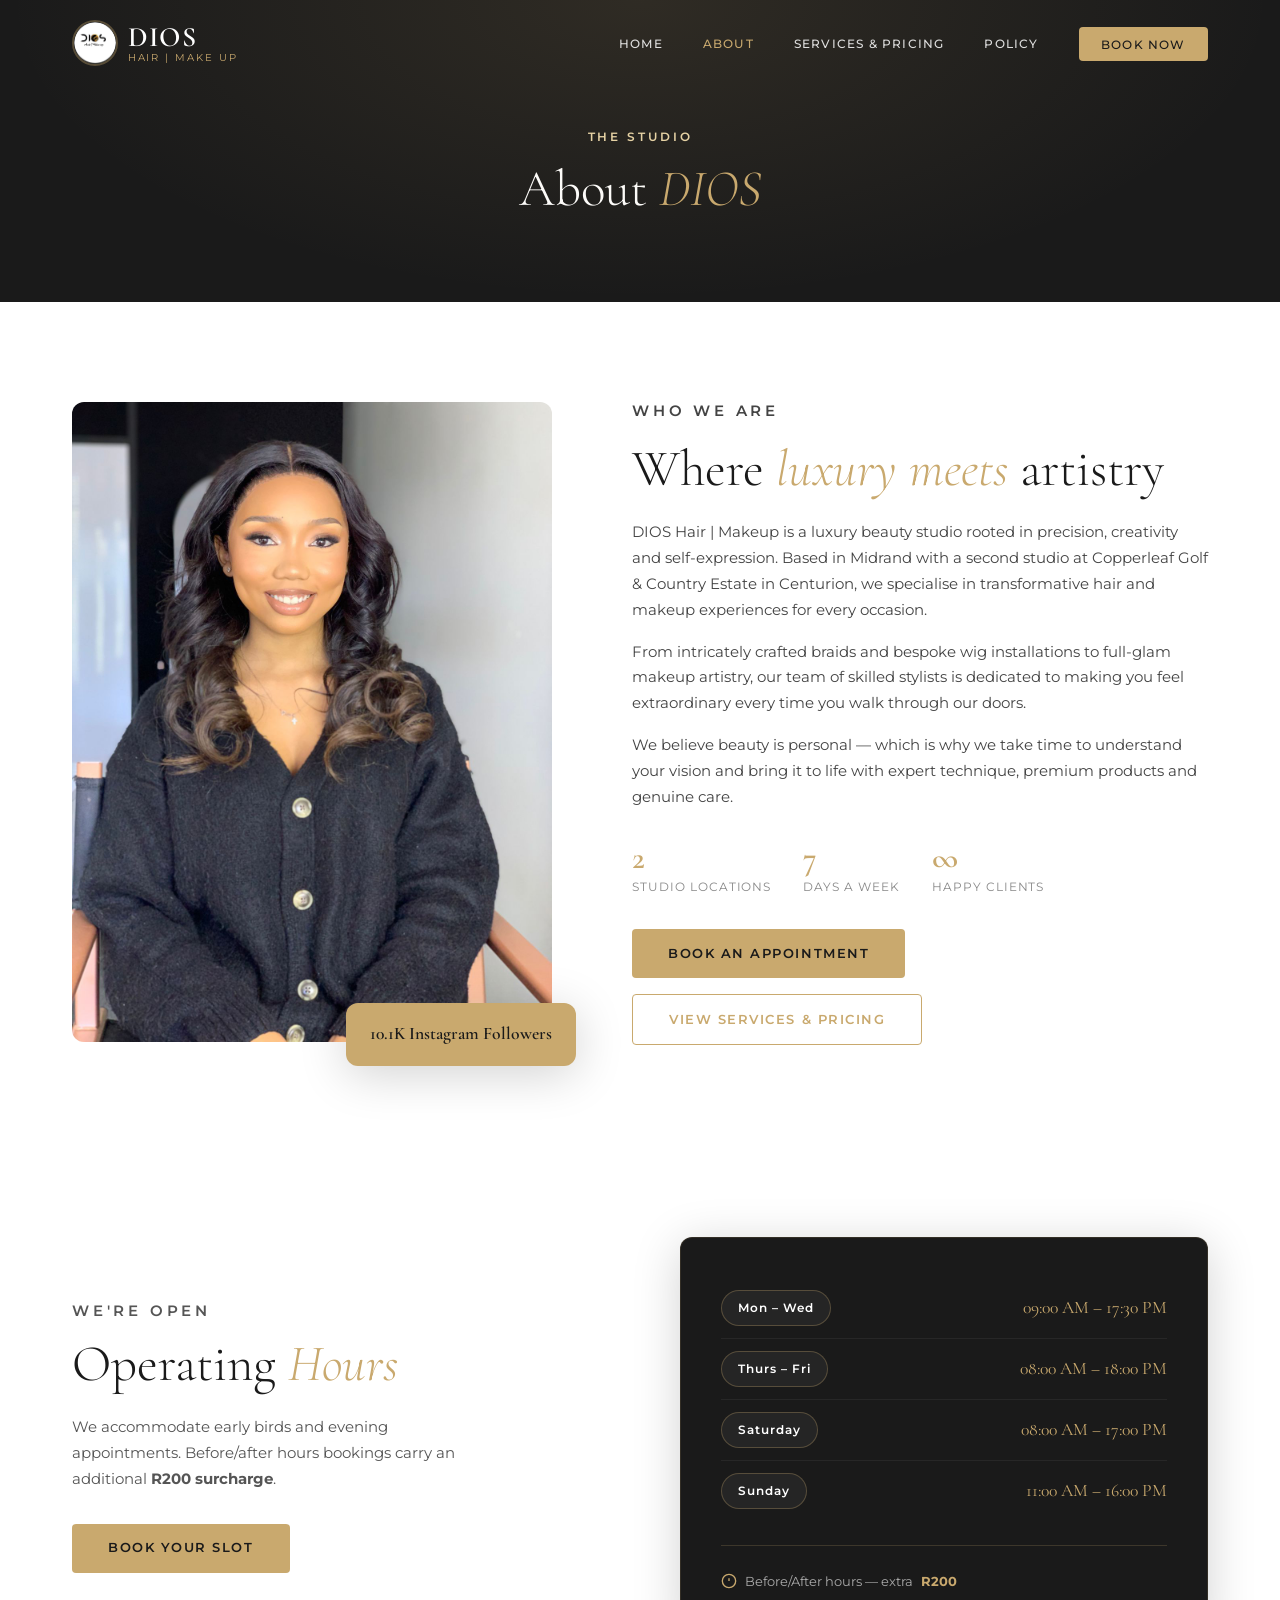
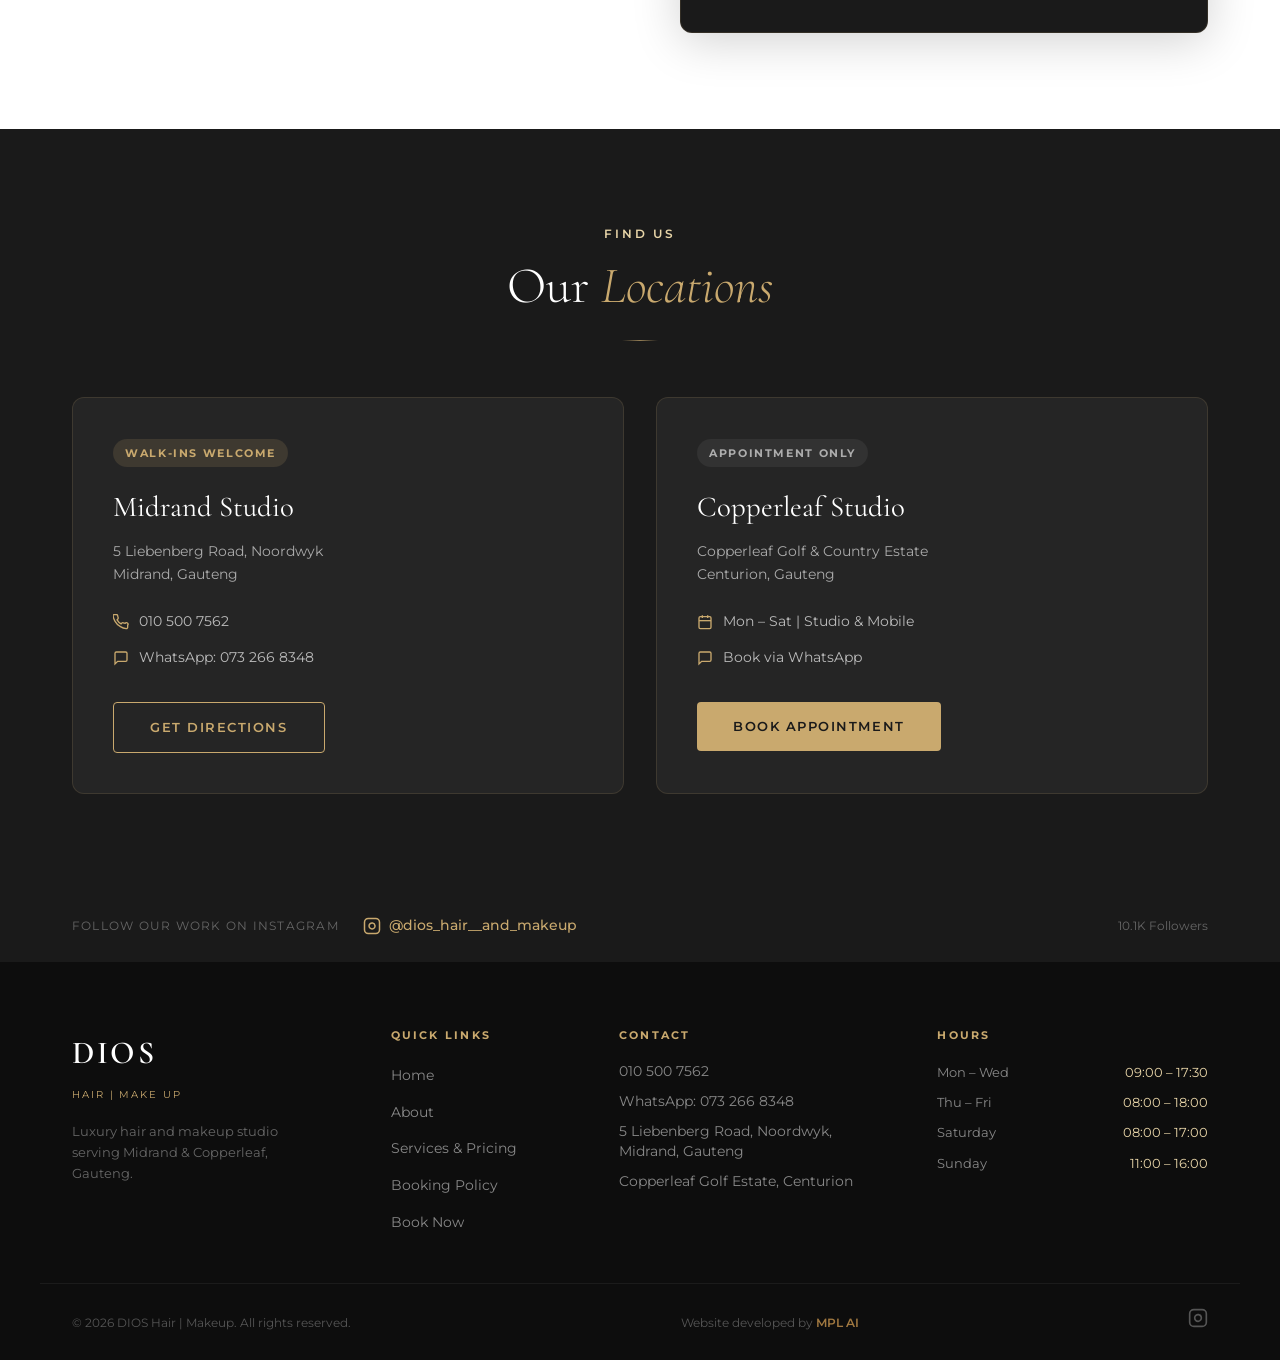
==== about.html @ c0a469b6 "Initial DIOS Hair & Makeup static website" ====
<!DOCTYPE html>
<html lang="en">
<head>
  <meta charset="UTF-8" />
  <meta name="viewport" content="width=device-width, initial-scale=1.0" />
  <meta name="description" content="About DIOS Hair & Makeup — luxury beauty studio in Midrand & Copperleaf, Gauteng. Our story, team and locations." />
  <title>About — DIOS Hair | Makeup</title>
  <link rel="preconnect" href="https://fonts.googleapis.com" />
  <link rel="preconnect" href="https://fonts.gstatic.com" crossorigin />
  <link href="https://fonts.googleapis.com/css2?family=Cormorant+Garamond:ital,wght@0,300;0,400;0,600;1,300;1,400&family=Montserrat:wght@300;400;500;600&display=swap" rel="stylesheet" />
  <link rel="stylesheet" href="css/style.css" />
</head>
<body>

  <!-- ======= NAVIGATION ======= -->
  <header class="site-header scrolled" id="header">
    <nav class="nav-container">
      <a href="index.html" class="nav-logo">
        <div class="nav-logo-img"><img src="images/logo.jpeg" alt="DIOS Hair Makeup logo" /></div>
        <div>
          <span class="logo-dios">DIOS</span>
          <span class="logo-sub">Hair | Make up</span>
        </div>
      </a>
      <button class="nav-toggle" id="navToggle" aria-label="Toggle menu">
        <span></span><span></span><span></span>
      </button>
      <ul class="nav-links" id="navLinks">
        <li><a href="index.html">Home</a></li>
        <li><a href="about.html" class="page-active">About</a></li>
        <li><a href="services.html">Services &amp; Pricing</a></li>
        <li><a href="policy.html">Policy</a></li>
        <li><a href="booking.html" class="nav-cta">Book Now</a></li>
      </ul>
    </nav>
  </header>

  <!-- ======= PAGE HEADER ======= -->
  <section class="page-hero section-dark" style="padding:8rem 0 4rem;text-align:center;">
    <p class="section-eyebrow light">The Studio</p>
    <h1 class="section-title light">About <em>DIOS</em></h1>
  </section>

  <!-- ======= ABOUT ======= -->
  <section class="about section" id="about">
    <div class="container about-grid">
      <div class="about-image-wrap">
        <img src="images/make-up/m2.jpeg" alt="DIOS Hair &amp; Makeup — glam artistry" class="about-img" />
        <div class="about-badge">
          <span class="badge-num">10.1K</span>
          <span class="badge-label">Instagram Followers</span>
        </div>
      </div>
      <div class="about-text">
        <p class="section-eyebrow">Who We Are</p>
        <h2 class="section-title">Where <em>luxury meets</em> artistry</h2>
        <p>DIOS Hair | Makeup is a luxury beauty studio rooted in precision, creativity and self-expression. Based in Midrand with a second studio at Copperleaf Golf &amp; Country Estate in Centurion, we specialise in transformative hair and makeup experiences for every occasion.</p>
        <p>From intricately crafted braids and bespoke wig installations to full-glam makeup artistry, our team of skilled stylists is dedicated to making you feel extraordinary every time you walk through our doors.</p>
        <p>We believe beauty is personal — which is why we take time to understand your vision and bring it to life with expert technique, premium products and genuine care.</p>
        <div class="about-stats">
          <div class="stat">
            <span class="stat-num">2</span>
            <span class="stat-label">Studio Locations</span>
          </div>
          <div class="stat">
            <span class="stat-num">7</span>
            <span class="stat-label">Days a Week</span>
          </div>
          <div class="stat">
            <span class="stat-num">∞</span>
            <span class="stat-label">Happy Clients</span>
          </div>
        </div>
        <div style="display:flex;gap:1rem;flex-wrap:wrap;margin-top:2rem;">
          <a href="booking.html" class="btn btn-gold">Book an Appointment</a>
          <a href="services.html" class="btn btn-outline-gold">View Services &amp; Pricing</a>
        </div>
      </div>
    </div>
  </section>

  <!-- ======= OPERATING HOURS ======= -->
  <section class="hours section" id="hours">
    <div class="container hours-grid">
      <div class="hours-text">
        <p class="section-eyebrow">We're Open</p>
        <h2 class="section-title">Operating <em>Hours</em></h2>
        <p>We accommodate early birds and evening appointments. Before/after hours bookings carry an additional <strong>R200 surcharge</strong>.</p>
        <a href="booking.html" class="btn btn-gold" style="margin-top:2rem;">Book Your Slot</a>
      </div>
      <div class="hours-card">
        <div class="hours-row">
          <div class="hours-day-badge">Mon – Wed</div>
          <div class="hours-time">09:00 AM – 17:30 PM</div>
        </div>
        <div class="hours-divider"></div>
        <div class="hours-row">
          <div class="hours-day-badge">Thurs – Fri</div>
          <div class="hours-time">08:00 AM – 18:00 PM</div>
        </div>
        <div class="hours-divider"></div>
        <div class="hours-row">
          <div class="hours-day-badge">Saturday</div>
          <div class="hours-time">08:00 AM – 17:00 PM</div>
        </div>
        <div class="hours-divider"></div>
        <div class="hours-row">
          <div class="hours-day-badge">Sunday</div>
          <div class="hours-time">11:00 AM – 16:00 PM</div>
        </div>
        <div class="hours-extra">
          <svg xmlns="http://www.w3.org/2000/svg" viewBox="0 0 24 24" fill="none" stroke="currentColor" stroke-width="2"><circle cx="12" cy="12" r="10"/><line x1="12" y1="8" x2="12" y2="12"/><line x1="12" y1="16" x2="12.01" y2="16"/></svg>
          Before/After hours — extra <strong>R200</strong>
        </div>
      </div>
    </div>
  </section>

  <!-- ======= LOCATIONS ======= -->
  <section class="locations section section-dark" id="locations">
    <div class="container">
      <div class="section-header">
        <p class="section-eyebrow light">Find Us</p>
        <h2 class="section-title light">Our <em>Locations</em></h2>
      </div>
      <div class="locations-grid">
        <div class="location-card">
          <div class="location-tag">Walk-ins Welcome</div>
          <h3>Midrand Studio</h3>
          <p class="location-address">5 Liebenberg Road, Noordwyk<br>Midrand, Gauteng</p>
          <ul class="location-details">
            <li>
              <svg xmlns="http://www.w3.org/2000/svg" viewBox="0 0 24 24" fill="none" stroke="currentColor" stroke-width="2"><path d="M22 16.92v3a2 2 0 01-2.18 2 19.79 19.79 0 01-8.63-3.07A19.5 19.5 0 013.1 11a19.79 19.79 0 01-3.07-8.67A2 2 0 012 .84h3a2 2 0 012 1.72c.127.96.361 1.903.7 2.81a2 2 0 01-.45 2.11L6.09 8.91a16 16 0 006 6l1.27-1.27a2 2 0 012.11-.45c.907.339 1.85.573 2.81.7A2 2 0 0122 16.92z"/></svg>
              <a href="tel:0105007562">010 500 7562</a>
            </li>
            <li>
              <svg xmlns="http://www.w3.org/2000/svg" viewBox="0 0 24 24" fill="none" stroke="currentColor" stroke-width="2"><path d="M21 15a2 2 0 01-2 2H7l-4 4V5a2 2 0 012-2h14a2 2 0 012 2z"/></svg>
              <a href="https://wa.me/27732668348" target="_blank" rel="noopener">WhatsApp: 073 266 8348</a>
            </li>
          </ul>
          <a href="https://maps.google.com/?q=5+Liebenberg+Road+Noordwyk+Midrand" target="_blank" rel="noopener" class="btn btn-outline-gold">Get Directions</a>
        </div>
        <div class="location-card">
          <div class="location-tag appointment">Appointment Only</div>
          <h3>Copperleaf Studio</h3>
          <p class="location-address">Copperleaf Golf &amp; Country Estate<br>Centurion, Gauteng</p>
          <ul class="location-details">
            <li>
              <svg xmlns="http://www.w3.org/2000/svg" viewBox="0 0 24 24" fill="none" stroke="currentColor" stroke-width="2"><rect x="3" y="4" width="18" height="18" rx="2" ry="2"/><line x1="16" y1="2" x2="16" y2="6"/><line x1="8" y1="2" x2="8" y2="6"/><line x1="3" y1="10" x2="21" y2="10"/></svg>
              Mon – Sat | Studio &amp; Mobile
            </li>
            <li>
              <svg xmlns="http://www.w3.org/2000/svg" viewBox="0 0 24 24" fill="none" stroke="currentColor" stroke-width="2"><path d="M21 15a2 2 0 01-2 2H7l-4 4V5a2 2 0 012-2h14a2 2 0 012 2z"/></svg>
              <a href="https://wa.me/27732668348" target="_blank" rel="noopener">Book via WhatsApp</a>
            </li>
          </ul>
          <a href="booking.html" class="btn btn-gold">Book Appointment</a>
        </div>
      </div>
    </div>
  </section>

  <!-- ======= INSTAGRAM STRIP ======= -->
  <section class="instagram-strip">
    <div class="container instagram-inner">
      <p>Follow our work on Instagram</p>
      <a href="https://www.instagram.com/dios_hair__and_makeup" target="_blank" rel="noopener" class="insta-handle">
        <svg xmlns="http://www.w3.org/2000/svg" viewBox="0 0 24 24" fill="none" stroke="currentColor" stroke-width="2"><rect x="2" y="2" width="20" height="20" rx="5" ry="5"/><path d="M16 11.37A4 4 0 1112.63 8 4 4 0 0116 11.37z"/><line x1="17.5" y1="6.5" x2="17.51" y2="6.5"/></svg>
        @dios_hair__and_makeup
      </a>
      <span class="insta-count">10.1K Followers</span>
    </div>
  </section>

  <!-- ======= FOOTER ======= -->
  <footer class="site-footer">
    <div class="container footer-grid">
      <div class="footer-brand">
        <span class="logo-dios">DIOS</span>
        <span class="logo-sub">Hair | Make up</span>
        <p>Luxury hair and makeup studio serving Midrand &amp; Copperleaf, Gauteng.</p>
      </div>
      <div class="footer-links">
        <h4>Quick Links</h4>
        <ul>
          <li><a href="index.html">Home</a></li>
          <li><a href="about.html">About</a></li>
          <li><a href="services.html">Services &amp; Pricing</a></li>
          <li><a href="policy.html">Booking Policy</a></li>
          <li><a href="booking.html">Book Now</a></li>
        </ul>
      </div>
      <div class="footer-contact">
        <h4>Contact</h4>
        <ul>
          <li><a href="tel:0105007562">010 500 7562</a></li>
          <li><a href="https://wa.me/27732668348" target="_blank" rel="noopener">WhatsApp: 073 266 8348</a></li>
          <li>5 Liebenberg Road, Noordwyk,<br>Midrand, Gauteng</li>
          <li>Copperleaf Golf Estate, Centurion</li>
        </ul>
      </div>
      <div class="footer-hours">
        <h4>Hours</h4>
        <ul>
          <li><span>Mon – Wed</span><span>09:00 – 17:30</span></li>
          <li><span>Thu – Fri</span><span>08:00 – 18:00</span></li>
          <li><span>Saturday</span><span>08:00 – 17:00</span></li>
          <li><span>Sunday</span><span>11:00 – 16:00</span></li>
        </ul>
      </div>
    </div>
    <div class="footer-bottom">
      <p>&copy; 2026 DIOS Hair | Makeup. All rights reserved.</p>
      <p class="footer-dev">Website developed by <a href="https://www.mplai.co.za" target="_blank" rel="noopener">MPL AI</a></p>
      <a href="https://www.instagram.com/dios_hair__and_makeup" target="_blank" rel="noopener" aria-label="Instagram">
        <svg xmlns="http://www.w3.org/2000/svg" viewBox="0 0 24 24" fill="none" stroke="currentColor" stroke-width="2"><rect x="2" y="2" width="20" height="20" rx="5" ry="5"/><path d="M16 11.37A4 4 0 1112.63 8 4 4 0 0116 11.37z"/><line x1="17.5" y1="6.5" x2="17.51" y2="6.5"/></svg>
      </a>
    </div>
  </footer>

  <div class="nav-backdrop" id="navBackdrop"></div>
  <script src="js/main.js"></script>

</body>
</html>
---- css/style.css ----
/* =====================================================
   DIOS Hair | Makeup — Style Sheet
   Brand: Black · White · Gold
   Fonts: Cormorant Garamond (headings) · Montserrat (body)
   ===================================================== */

/* ---- RESET & BASE ---- */
*, *::before, *::after { box-sizing: border-box; margin: 0; padding: 0; }
[hidden] { display: none !important; }

:root {
  --gold:        #C9A96E;
  --gold-light:  #E8D5A8;
  --gold-dark:   #A07840;
  --black:       #0D0D0D;
  --dark:        #1A1A1A;
  --dark-2:      #252525;
  --white:       #FFFFFF;
  --off-white:   #F7F4EF;
  --grey:        #888888;
  --grey-light:  #E8E4DE;
  --font-serif:  'Cormorant Garamond', Georgia, serif;
  --font-sans:   'Montserrat', sans-serif;
  --radius:      4px;
  --radius-lg:   12px;
  --shadow:      0 4px 24px rgba(0,0,0,0.10);
  --shadow-lg:   0 8px 48px rgba(0,0,0,0.18);
  --transition:  0.3s ease;
  --max-width:   1200px;
}

html { scroll-behavior: smooth; font-size: 16px; }

body {
  font-family: var(--font-sans);
  background: var(--white);
  color: var(--dark);
  line-height: 1.7;
  -webkit-font-smoothing: antialiased;
}

img { max-width: 100%; display: block; }
a { color: inherit; text-decoration: none; }
ul { list-style: none; }

.container {
  max-width: var(--max-width);
  margin: 0 auto;
  padding: 0 2rem;
}

.section {
  padding: 6rem 0;
}

.section-dark {
  background: var(--dark);
  color: var(--white);
}

/* ---- TYPOGRAPHY ---- */
.section-eyebrow {
  font-family: var(--font-sans);
  font-size: 0.72rem;
  font-weight: 600;
  letter-spacing: 0.25em;
  text-transform: uppercase;
  color: var(--gold);
  margin-bottom: 0.75rem;
}
.section-eyebrow.light { color: var(--gold-light); }

.section-title {
  font-family: var(--font-serif);
  font-size: clamp(2.2rem, 4vw, 3.2rem);
  font-weight: 300;
  line-height: 1.15;
  color: var(--dark);
  margin-bottom: 1.25rem;
}
.section-title.light { color: var(--white); }
.section-title em { font-style: italic; color: var(--gold); }

.section-header {
  text-align: center;
  max-width: 640px;
  margin: 0 auto 3.5rem;
}

.section-intro {
  font-size: 1rem;
  color: var(--grey);
  max-width: 520px;
  margin: 0 auto;
}
.section-intro.light { color: #aaa; }

/* ---- BUTTONS ---- */
.btn {
  display: inline-flex;
  align-items: center;
  gap: 0.5rem;
  padding: 0.85rem 2.25rem;
  font-family: var(--font-sans);
  font-size: 0.8rem;
  font-weight: 600;
  letter-spacing: 0.12em;
  text-transform: uppercase;
  border-radius: var(--radius);
  cursor: pointer;
  border: none;
  transition: background var(--transition), color var(--transition), transform 0.2s ease, box-shadow var(--transition);
}
.btn:hover { transform: translateY(-2px); }

.btn-gold {
  background: var(--gold);
  color: var(--dark);
}
.btn-gold:hover {
  background: var(--gold-dark);
  color: var(--white);
  box-shadow: 0 6px 20px rgba(201,169,110,0.35);
}

.btn-outline {
  background: transparent;
  color: var(--white);
  border: 1.5px solid rgba(255,255,255,0.5);
}
.btn-outline:hover {
  border-color: var(--white);
  background: rgba(255,255,255,0.08);
}

.btn-outline-gold {
  background: transparent;
  color: var(--gold);
  border: 1.5px solid var(--gold);
}
.btn-outline-gold:hover {
  background: var(--gold);
  color: var(--dark);
}

.btn-full { width: 100%; justify-content: center; }

/* ---- HEADER / NAV ---- */
.site-header {
  position: fixed;
  top: 0; left: 0; right: 0;
  z-index: 1000;
  padding: 0;
  background: transparent;
  transition: background 0.4s ease, box-shadow 0.4s ease;
}
.site-header.scrolled {
  background: rgba(13,13,13,0.97);
  box-shadow: 0 2px 20px rgba(0,0,0,0.4);
}

.nav-container {
  max-width: var(--max-width);
  margin: 0 auto;
  padding: 1.25rem 2rem;
  display: flex;
  align-items: center;
  justify-content: space-between;
}

.nav-logo {
  display: flex;
  flex-direction: row;
  align-items: center;
  gap: 0.6rem;
  line-height: 1;
}
.nav-logo-img {
  width: 46px;
  height: 46px;
  border-radius: 50%;
  overflow: hidden;
  flex-shrink: 0;
  border: 2px solid rgba(201,169,110,0.35);
}
.nav-logo-img img {
  width: 100%;
  height: 100%;
  object-fit: cover;
  object-position: center 53%;
  display: block;
}
.nav-logo > div:last-child {
  display: flex;
  flex-direction: column;
  line-height: 1;
  gap: 0.15rem;
}
.logo-dios {
  font-family: var(--font-serif);
  font-size: 1.75rem;
  font-weight: 600;
  color: var(--white);
  letter-spacing: 0.05em;
}
.logo-sub {
  font-family: var(--font-sans);
  font-size: 0.6rem;
  letter-spacing: 0.2em;
  text-transform: uppercase;
  color: var(--gold);
}

.nav-links {
  display: flex;
  align-items: center;
  gap: 2.5rem;
}
.nav-links a {
  font-family: var(--font-sans);
  font-size: 0.75rem;
  font-weight: 500;
  letter-spacing: 0.1em;
  text-transform: uppercase;
  color: rgba(255,255,255,0.85);
  transition: color var(--transition);
}
.nav-links a:hover { color: var(--gold); }
.nav-links .nav-cta {
  background: var(--gold);
  color: var(--dark);
  padding: 0.6rem 1.4rem;
  border-radius: var(--radius);
  transition: background var(--transition), color var(--transition);
}
.nav-links .nav-cta:hover { background: var(--gold-dark); color: var(--white); }

.nav-toggle {
  display: none;
  flex-direction: column;
  gap: 5px;
  background: none;
  border: none;
  cursor: pointer;
  padding: 0.25rem;
}
.nav-toggle span {
  display: block;
  width: 24px;
  height: 2px;
  background: var(--white);
  transition: transform 0.3s ease, opacity 0.3s ease;
}
.nav-toggle.open span:nth-child(1) { transform: translateY(7px) rotate(45deg); }
.nav-toggle.open span:nth-child(2) { opacity: 0; }
.nav-toggle.open span:nth-child(3) { transform: translateY(-7px) rotate(-45deg); }

/* ---- HERO ---- */
.hero {
  position: relative;
  min-height: 100vh;
  background: var(--dark);
  background-image: url('../images/make-up/m1.jpeg');
  background-size: cover;
  background-position: center 20%;
  display: flex;
  align-items: center;
  justify-content: center;
  text-align: center;
  overflow: hidden;
}

/* Textured background pattern */
.hero::before {
  content: '';
  position: absolute;
  inset: 0;
  background-image: 
    radial-gradient(ellipse at 20% 50%, rgba(201,169,110,0.08) 0%, transparent 60%),
    radial-gradient(ellipse at 80% 20%, rgba(201,169,110,0.05) 0%, transparent 50%);
}

/* Subtle grid texture */
.hero::after {
  content: '';
  position: absolute;
  inset: 0;
  background-image: linear-gradient(rgba(201,169,110,0.04) 1px, transparent 1px),
    linear-gradient(90deg, rgba(201,169,110,0.04) 1px, transparent 1px);
  background-size: 60px 60px;
}

.hero-overlay {
  position: absolute;
  inset: 0;
  background: linear-gradient(to bottom, rgba(13,13,13,0.3) 0%, rgba(13,13,13,0.5) 100%);
  z-index: 1;
}

.hero-content {
  position: relative;
  z-index: 2;
  padding: 2rem;
  max-width: 760px;
}

.hero-eyebrow {
  font-family: var(--font-sans);
  font-size: 0.72rem;
  letter-spacing: 0.3em;
  text-transform: uppercase;
  color: var(--gold);
  margin-bottom: 1.5rem;
  opacity: 0;
  animation: fadeUp 0.8s ease 0.2s forwards;
}

.hero-title {
  display: flex;
  flex-direction: column;
  align-items: center;
  gap: 0.25rem;
  margin-bottom: 1.5rem;
  opacity: 0;
  animation: fadeUp 0.8s ease 0.4s forwards;
}

.hero-title-dios {
  font-family: var(--font-serif);
  font-size: clamp(5rem, 14vw, 10rem);
  font-weight: 300;
  line-height: 0.9;
  color: var(--white);
  letter-spacing: 0.08em;
}

.hero-title-sub {
  font-family: var(--font-sans);
  font-size: clamp(0.75rem, 2vw, 1rem);
  letter-spacing: 0.5em;
  text-transform: uppercase;
  color: var(--gold);
}

.hero-tagline {
  font-family: var(--font-serif);
  font-size: clamp(1.1rem, 2.5vw, 1.4rem);
  font-style: italic;
  color: rgba(255,255,255,0.8);
  margin-bottom: 2.5rem;
  opacity: 0;
  animation: fadeUp 0.8s ease 0.6s forwards;
}

.hero-actions {
  display: flex;
  gap: 1rem;
  justify-content: center;
  flex-wrap: wrap;
  opacity: 0;
  animation: fadeUp 0.8s ease 0.8s forwards;
}

.hero-scroll-hint {
  position: absolute;
  bottom: 2.5rem;
  left: 50%;
  transform: translateX(-50%);
  z-index: 2;
  display: flex;
  flex-direction: column;
  align-items: center;
  gap: 0.5rem;
  opacity: 0;
  animation: fadeIn 1s ease 1.5s forwards;
}
.hero-scroll-hint span {
  font-size: 0.62rem;
  letter-spacing: 0.2em;
  text-transform: uppercase;
  color: rgba(255,255,255,0.5);
}
.scroll-line {
  width: 1px;
  height: 40px;
  background: linear-gradient(to bottom, rgba(255,255,255,0.4), transparent);
  animation: scrollPulse 2s ease infinite;
}

@keyframes fadeUp {
  from { opacity: 0; transform: translateY(20px); }
  to   { opacity: 1; transform: translateY(0); }
}
@keyframes fadeIn {
  to { opacity: 1; }
}
@keyframes scrollPulse {
  0%, 100% { transform: scaleY(1); opacity: 0.4; }
  50%       { transform: scaleY(1.3); opacity: 0.8; }
}

/* ---- NOTICE BANNER ---- */
.notice-banner {
  background: var(--dark);
  border-top: 1px solid rgba(201,169,110,0.2);
  border-bottom: 1px solid rgba(201,169,110,0.2);
  padding: 0.9rem 2rem;
}
.notice-inner {
  max-width: var(--max-width);
  margin: 0 auto;
  display: flex;
  align-items: center;
  gap: 0.85rem;
}
.notice-inner svg {
  flex-shrink: 0;
  width: 18px;
  height: 18px;
  color: var(--gold);
}
.notice-inner p {
  font-size: 0.82rem;
  color: rgba(255,255,255,0.72);
  line-height: 1.5;
}
.notice-inner p strong {
  color: var(--gold-light);
  font-weight: 600;
}

/* ---- ABOUT ---- */
.about-grid {
  display: grid;
  grid-template-columns: 1fr 1.2fr;
  gap: 5rem;
  align-items: center;
}

.about-image-wrap {
  position: relative;
}

.about-image-placeholder {
  aspect-ratio: 3/4;
  background: linear-gradient(135deg, var(--dark) 0%, var(--dark-2) 100%);
  border-radius: var(--radius-lg);
  display: flex;
  align-items: center;
  justify-content: center;
  border: 1px solid rgba(201,169,110,0.2);
  position: relative;
  overflow: hidden;
}

/* Real about photo */
.about-img {
  width: 100%;
  aspect-ratio: 3/4;
  object-fit: cover;
  object-position: center 50%;
  border-radius: var(--radius-lg);
  display: block;
}
.about-image-placeholder::after {
  content: 'Add salon photo here';
  position: absolute;
  bottom: 1.5rem;
  left: 50%;
  transform: translateX(-50%);
  font-size: 0.65rem;
  color: rgba(255,255,255,0.25);
  letter-spacing: 0.1em;
  white-space: nowrap;
}

.about-image-label {
  display: flex;
  flex-direction: column;
  align-items: center;
}
.about-image-label .logo-dios {
  font-size: 3rem;
  color: rgba(201,169,110,0.4);
}
.about-image-label .logo-sub {
  font-size: 0.65rem;
  color: rgba(201,169,110,0.3);
}

.about-badge {
  position: absolute;
  bottom: -1.5rem;
  right: -1.5rem;
  background: var(--gold);
  color: var(--dark);
  font-family: var(--font-serif);
  font-size: 1.1rem;
  font-weight: 600;
  padding: 1.25rem 1.5rem;
  border-radius: var(--radius-lg);
  text-align: center;
  line-height: 1.3;
  box-shadow: var(--shadow-lg);
}

.about-text p {
  color: #444;
  margin-bottom: 1rem;
  font-size: 0.95rem;
}
.about-features {
  margin: 1.5rem 0 2rem;
  display: flex;
  flex-direction: column;
  gap: 0.6rem;
}
.about-features li {
  display: flex;
  align-items: center;
  gap: 0.75rem;
  font-size: 0.9rem;
  color: var(--dark);
}
.feature-dot {
  width: 6px;
  height: 6px;
  border-radius: 50%;
  background: var(--gold);
  flex-shrink: 0;
}

/* ---- ABOUT STATS ---- */
.about-stats {
  display: flex;
  gap: 2rem;
  margin: 2rem 0;
  flex-wrap: wrap;
}
.stat {
  display: flex;
  flex-direction: column;
  gap: 0.2rem;
}
.stat-num {
  font-family: var(--font-serif);
  font-size: 2rem;
  font-weight: 600;
  color: var(--gold);
  line-height: 1;
}
.stat-label {
  font-size: 0.75rem;
  letter-spacing: 0.08em;
  text-transform: uppercase;
  color: var(--grey);
}

/* ---- PAGE HERO ---- */
.page-hero {
  background: var(--dark);
  position: relative;
}
.page-hero::before {
  content: '';
  position: absolute;
  inset: 0;
  background: radial-gradient(ellipse at center top, rgba(201,169,110,0.12) 0%, transparent 70%);
  pointer-events: none;
}

/* ---- SERVICES ---- */
.services-grid {
  display: grid;
  grid-template-columns: repeat(auto-fit, minmax(240px, 1fr));
  gap: 1.5rem;
}

.service-card {
  background: var(--dark-2);
  border: 1px solid rgba(201,169,110,0.15);
  border-radius: var(--radius-lg);
  padding: 2.25rem 2rem;
  transition: border-color var(--transition), transform var(--transition), box-shadow var(--transition);
}
.service-card:hover {
  border-color: var(--gold);
  transform: translateY(-4px);
  box-shadow: 0 12px 40px rgba(0,0,0,0.3);
}

.service-icon {
  font-size: 2rem;
  margin-bottom: 1rem;
}

.service-card h3 {
  font-family: var(--font-serif);
  font-size: 1.5rem;
  font-weight: 400;
  color: var(--white);
  margin-bottom: 0.75rem;
}
.service-card p {
  font-size: 0.88rem;
  color: #aaa;
  line-height: 1.7;
  margin-bottom: 1.25rem;
}
.service-link {
  font-size: 0.78rem;
  font-weight: 600;
  letter-spacing: 0.08em;
  color: var(--gold);
  transition: letter-spacing var(--transition);
}
.service-link:hover { letter-spacing: 0.15em; }

.services-note {
  text-align: center;
  margin-top: 2.5rem;
  font-size: 0.82rem;
  color: #777;
}

/* Service tags (pill labels) */
.service-tags {
  display: flex;
  flex-wrap: wrap;
  gap: 0.35rem;
  margin: 0.75rem 0 1rem;
}
.service-tags span {
  background: rgba(201,169,110,0.1);
  color: var(--gold-light);
  font-size: 0.66rem;
  font-weight: 600;
  letter-spacing: 0.05em;
  padding: 0.2rem 0.55rem;
  border-radius: 50px;
  border: 1px solid rgba(201,169,110,0.2);
}

/* Service meta (duration / team / slots) */
.service-meta {
  display: flex;
  flex-direction: column;
  gap: 0.4rem;
  margin: 0 0 1.25rem;
  padding: 0.8rem 1rem;
  background: rgba(255,255,255,0.03);
  border-radius: var(--radius);
  border-left: 2px solid var(--gold);
  list-style: none;
}
.service-meta li {
  font-size: 0.8rem;
  color: #bbb;
  display: flex;
  gap: 0.6rem;
  align-items: baseline;
}
.meta-label {
  font-weight: 700;
  color: var(--gold-light);
  font-size: 0.68rem;
  text-transform: uppercase;
  letter-spacing: 0.06em;
  min-width: 58px;
  flex-shrink: 0;
}

/* Wig price list */
.service-prices {
  margin: 0 0 1.25rem;
  display: flex;
  flex-direction: column;
  gap: 0;
  list-style: none;
}
.service-prices li {
  display: flex;
  justify-content: space-between;
  align-items: center;
  font-size: 0.8rem;
  color: #bbb;
  padding: 0.35rem 0;
  border-bottom: 1px solid rgba(255,255,255,0.05);
}
.price-tag {
  font-size: 0.68rem;
  font-weight: 700;
  color: var(--gold);
  background: rgba(201,169,110,0.1);
  padding: 0.15rem 0.5rem;
  border-radius: 50px;
  white-space: nowrap;
}

/* Service note text (Makeup card) */
.service-note {
  font-size: 0.8rem;
  color: #888;
  margin: 0.25rem 0 1rem;
  line-height: 1.5;
}

/* Small button */
.btn-sm {
  padding: 0.6rem 1.25rem;
  font-size: 0.75rem;
}

/* Featured card highlight (Makeup) */
.service-card--featured {
  border-color: rgba(201,169,110,0.3);
  background: linear-gradient(135deg, var(--dark-2) 0%, rgba(201,169,110,0.05) 100%);
}

/* Dynamic service info banner (inside booking form) */
.service-info-banner {
  display: flex;
  align-items: flex-start;
  gap: 0.6rem;
  background: rgba(201,169,110,0.07);
  border: 1px solid rgba(201,169,110,0.25);
  border-radius: var(--radius);
  padding: 0.85rem 1rem;
  margin-bottom: 1rem;
}
.service-info-banner svg {
  width: 16px;
  height: 16px;
  flex-shrink: 0;
  color: var(--gold);
  margin-top: 0.15rem;
}
.service-info-banner p {
  font-size: 0.8rem;
  color: #555;
  line-height: 1.55;
}

/* ---- HOURS ---- */
.hours-grid {
  display: grid;
  grid-template-columns: 1fr 1fr;
  gap: 5rem;
  align-items: center;
}

.hours-text p {
  font-size: 0.95rem;
  color: #555;
  max-width: 400px;
}

.hours-card {
  background: var(--dark);
  border-radius: var(--radius-lg);
  padding: 2.5rem;
  box-shadow: var(--shadow-lg);
  border: 1px solid rgba(201,169,110,0.15);
}

.hours-row {
  display: flex;
  align-items: center;
  justify-content: space-between;
  gap: 1rem;
  padding: 0.75rem 0;
}

.hours-day-badge {
  display: inline-block;
  background: var(--dark-2);
  border: 1px solid rgba(201,169,110,0.3);
  color: var(--white);
  font-size: 0.78rem;
  font-weight: 600;
  letter-spacing: 0.08em;
  padding: 0.4rem 1rem;
  border-radius: 50px;
  white-space: nowrap;
}

.hours-time {
  font-family: var(--font-serif);
  font-size: 1.1rem;
  color: var(--gold);
  white-space: nowrap;
}

.hours-divider {
  height: 1px;
  background: rgba(255,255,255,0.06);
}

.hours-extra {
  display: flex;
  align-items: center;
  gap: 0.5rem;
  margin-top: 1.5rem;
  padding-top: 1.5rem;
  border-top: 1px solid rgba(201,169,110,0.2);
  font-size: 0.82rem;
  color: #aaa;
}
.hours-extra svg { width: 16px; height: 16px; color: var(--gold); }
.hours-extra strong { color: var(--gold); }

/* ---- LOCATIONS ---- */
.locations-grid {
  display: grid;
  grid-template-columns: 1fr 1fr;
  gap: 2rem;
}

.location-card {
  background: var(--dark-2);
  border: 1px solid rgba(201,169,110,0.15);
  border-radius: var(--radius-lg);
  padding: 2.5rem;
  transition: border-color var(--transition);
}
.location-card:hover { border-color: rgba(201,169,110,0.5); }

.location-tag {
  display: inline-block;
  background: rgba(201,169,110,0.15);
  color: var(--gold);
  font-size: 0.68rem;
  font-weight: 700;
  letter-spacing: 0.15em;
  text-transform: uppercase;
  padding: 0.3rem 0.75rem;
  border-radius: 50px;
  margin-bottom: 1rem;
}
.location-tag.appointment {
  background: rgba(255,255,255,0.06);
  color: rgba(255,255,255,0.6);
}

.location-card h3 {
  font-family: var(--font-serif);
  font-size: 1.8rem;
  font-weight: 400;
  color: var(--white);
  margin-bottom: 0.5rem;
}

.location-address {
  font-size: 0.9rem;
  color: #aaa;
  margin-bottom: 1.5rem;
  line-height: 1.6;
}

.location-details {
  margin-bottom: 2rem;
  display: flex;
  flex-direction: column;
  gap: 0.75rem;
}
.location-details li {
  display: flex;
  align-items: center;
  gap: 0.6rem;
  font-size: 0.88rem;
  color: #bbb;
}
.location-details svg { width: 16px; height: 16px; flex-shrink: 0; color: var(--gold); }
.location-details a:hover { color: var(--gold); }

/* ---- BOOKING ---- */
.booking {
  background: var(--off-white);
}

.booking-grid {
  display: grid;
  grid-template-columns: 1fr 1.3fr;
  gap: 5rem;
  align-items: start;
}

.booking-info p {
  font-size: 0.95rem;
  color: #555;
  margin-bottom: 2rem;
}

.booking-steps {
  display: flex;
  flex-direction: column;
  gap: 1.25rem;
  margin-bottom: 2rem;
}
.booking-steps li {
  display: flex;
  gap: 1rem;
  align-items: flex-start;
}

.step-num {
  flex-shrink: 0;
  width: 36px;
  height: 36px;
  border-radius: 50%;
  background: var(--gold);
  color: var(--dark);
  display: flex;
  align-items: center;
  justify-content: center;
  font-size: 0.82rem;
  font-weight: 700;
}
.booking-steps li > div {
  padding-top: 0.35rem;
}
.booking-steps li > div strong {
  display: block;
  font-size: 0.88rem;
  color: var(--dark);
  margin-bottom: 0.15rem;
}
.booking-steps li > div span,
.booking-steps li > div p {
  font-size: 0.82rem;
  color: var(--grey);
}

.booking-contact-links {
  display: flex;
  gap: 0.75rem;
  flex-wrap: wrap;
}

.contact-chip {
  display: inline-flex;
  align-items: center;
  gap: 0.5rem;
  padding: 0.6rem 1.25rem;
  border-radius: 50px;
  font-size: 0.8rem;
  font-weight: 600;
  transition: transform var(--transition), box-shadow var(--transition);
}
.contact-chip:hover { transform: translateY(-2px); box-shadow: var(--shadow); }
.contact-chip svg { width: 18px; height: 18px; }

.contact-chip.whatsapp { background: #25D366; color: var(--white); }
.contact-chip.phone    { background: var(--dark); color: var(--white); }

/* ---- FORM ---- */
.booking-form-wrap {
  background: var(--white);
  border-radius: var(--radius-lg);
  padding: 2.5rem;
  box-shadow: var(--shadow-lg);
  border-top: 3px solid var(--gold);
  position: relative;
}

.booking-form h3 {
  font-family: var(--font-serif);
  font-size: 1.8rem;
  font-weight: 400;
  color: var(--dark);
  margin-bottom: 1.75rem;
  padding-bottom: 1rem;
  border-bottom: 1px solid var(--grey-light);
}

.form-row {
  display: grid;
  grid-template-columns: 1fr 1fr;
  gap: 1rem;
}

.form-group {
  display: flex;
  flex-direction: column;
  gap: 0.4rem;
  margin-bottom: 1rem;
}

.form-group label {
  font-size: 0.75rem;
  font-weight: 600;
  letter-spacing: 0.05em;
  text-transform: uppercase;
  color: #555;
}

.form-group input,
.form-group select,
.form-group textarea {
  font-family: var(--font-sans);
  font-size: 0.9rem;
  color: var(--dark);
  background: var(--off-white);
  border: 1.5px solid var(--grey-light);
  border-radius: var(--radius);
  padding: 0.75rem 1rem;
  transition: border-color var(--transition), box-shadow var(--transition);
  outline: none;
  width: 100%;
}
.form-group input:focus,
.form-group select:focus,
.form-group textarea:focus {
  border-color: var(--gold);
  box-shadow: 0 0 0 3px rgba(201,169,110,0.15);
  background: var(--white);
}
.form-group input.error,
.form-group select.error,
.form-group textarea.error {
  border-color: #c0392b;
}
.form-group select { cursor: pointer; }
.form-group textarea { resize: vertical; min-height: 90px; }

.field-error {
  font-size: 0.72rem;
  color: #c0392b;
  min-height: 1em;
}

.form-checkbox {
  margin-bottom: 1.25rem;
}
.checkbox-label {
  display: flex;
  align-items: flex-start;
  gap: 0.75rem;
  cursor: pointer;
  font-size: 0.82rem;
  color: #555;
  line-height: 1.5;
}
.checkbox-label input[type="checkbox"] {
  width: auto;
  margin-top: 0.2rem;
  flex-shrink: 0;
  accent-color: var(--gold);
  cursor: pointer;
}

.form-notice {
  display: flex;
  align-items: center;
  gap: 0.5rem;
  font-size: 0.75rem;
  color: var(--grey);
  margin-bottom: 1.25rem;
  padding: 0.75rem 1rem;
  background: var(--off-white);
  border-radius: var(--radius);
}
.form-notice svg { width: 16px; height: 16px; flex-shrink: 0; color: var(--gold); }

.form-success {
  display: flex;
  align-items: flex-start;
  gap: 1rem;
  padding: 1.25rem;
  background: #f0fff4;
  border: 1px solid #27ae60;
  border-radius: var(--radius);
  margin-top: 1rem;
}
.form-success svg { width: 24px; height: 24px; flex-shrink: 0; color: #27ae60; margin-top: 0.15rem; }
.form-success strong { display: block; color: #27ae60; margin-bottom: 0.25rem; font-size: 0.9rem; }
.form-success p { font-size: 0.82rem; color: #555; }

/* ---- BOOKING SUMMARY (step 2) ---- */
.booking-summary {
  border-radius: var(--radius);
  overflow: hidden;
  box-shadow: var(--shadow-lg);
}
.summary-header {
  display: flex;
  align-items: flex-start;
  gap: 1rem;
  padding: 1.5rem 2rem;
  background: linear-gradient(135deg, var(--dark) 0%, var(--dark-2) 100%);
}
.summary-header svg {
  width: 32px;
  height: 32px;
  color: var(--gold);
  flex-shrink: 0;
  margin-top: 0.15rem;
}
.summary-header h4 {
  font-family: var(--font-serif);
  font-size: 1.4rem;
  font-weight: 400;
  color: var(--white);
  margin-bottom: 0.2rem;
}
.summary-header p {
  font-size: 0.82rem;
  color: #aaa;
  margin: 0;
}
.summary-table {
  border: 1px solid var(--grey-light);
  border-top: none;
}
.summary-row {
  display: flex;
  justify-content: space-between;
  align-items: flex-start;
  gap: 1rem;
  padding: 0.85rem 1.5rem;
  border-bottom: 1px solid var(--grey-light);
  font-size: 0.875rem;
}
.summary-row:last-child { border-bottom: none; }
.summary-row:nth-child(even) { background: var(--off-white); }
.summary-key {
  font-weight: 600;
  color: #555;
  letter-spacing: 0.03em;
  min-width: 90px;
  flex-shrink: 0;
}
.summary-val {
  color: var(--dark);
  text-align: right;
  flex: 1;
}
.summary-notice {
  display: flex;
  align-items: flex-start;
  gap: 0.75rem;
  padding: 1rem 1.5rem;
  background: rgba(201,169,110,0.08);
  border: 1px solid rgba(201,169,110,0.3);
  border-top: none;
  font-size: 0.8rem;
  color: #555;
  line-height: 1.6;
}
.summary-notice svg {
  width: 16px;
  height: 16px;
  flex-shrink: 0;
  color: var(--gold);
  margin-top: 0.15rem;
}
.summary-actions {
  display: flex;
  gap: 0.75rem;
  margin-top: 1.25rem;
  flex-wrap: wrap;
}
.summary-actions .btn { flex: 1; min-width: 140px; justify-content: center; }

/* ---- BOOKING CONFIRMED (step 3) ---- */
.booking-confirmed {
  display: flex;
  align-items: flex-start;
  gap: 1rem;
  padding: 1.75rem;
  background: #f0fff4;
  border: 1.5px solid #27ae60;
  border-radius: var(--radius);
}
.booking-confirmed svg {
  width: 32px;
  height: 32px;
  flex-shrink: 0;
  color: #27ae60;
  margin-top: 0.1rem;
}
.booking-confirmed strong {
  display: block;
  color: #1a7c41;
  margin-bottom: 0.4rem;
  font-size: 1.05rem;
  font-family: var(--font-serif);
}
.booking-confirmed p { font-size: 0.85rem; color: #444; line-height: 1.6; }

/* ---- GALLERY STRIP ---- */
.gallery-section {
  background: var(--black);
  padding: 0;
  overflow: hidden;
}
.gallery-grid {
  display: grid;
  grid-template-columns: repeat(3, 1fr);
}
.gallery-item {
  position: relative;
  overflow: hidden;
  aspect-ratio: 3/4;
  cursor: pointer;
}
.gallery-img {
  width: 100%;
  height: 100%;
  object-fit: cover;
  display: block;
  transition: transform 0.6s ease;
}
.gallery-item:hover .gallery-img { transform: scale(1.07); }
.gallery-item-overlay {
  position: absolute;
  inset: 0;
  background: linear-gradient(to top, rgba(13,13,13,0.7) 0%, rgba(13,13,13,0.1) 50%, transparent 80%);
  opacity: 0.4;
  transition: opacity 0.35s ease;
}
.gallery-item:hover .gallery-item-overlay { opacity: 1; }
.gallery-item-label {
  position: absolute;
  bottom: 1.25rem;
  left: 1.25rem;
  font-family: var(--font-sans);
  font-size: 0.7rem;
  letter-spacing: 0.15em;
  text-transform: uppercase;
  color: var(--white);
  opacity: 0;
  transform: translateY(6px);
  transition: opacity 0.35s ease, transform 0.35s ease;
}
.gallery-item:hover .gallery-item-label { opacity: 1; transform: translateY(0); }

/* ---- MOBILE NAV BACKDROP ---- */
.nav-backdrop {
  display: none;
  position: fixed;
  inset: 0;
  background: rgba(0,0,0,0.55);
  z-index: 998;
  backdrop-filter: blur(3px);
  -webkit-backdrop-filter: blur(3px);
}
.nav-backdrop.open { display: block; }
.pricelist-page { background: var(--off-white); }

.pricelist-intro {
  text-align: center;
  padding: 5rem 0 2rem;
}

.pricelist-category-nav {
  display: flex;
  flex-wrap: wrap;
  gap: 0.5rem;
  justify-content: center;
  padding: 0 2rem 3rem;
  max-width: var(--max-width);
  margin: 0 auto;
}
.cat-pill {
  font-family: var(--font-sans);
  font-size: 0.72rem;
  font-weight: 600;
  letter-spacing: 0.08em;
  text-transform: uppercase;
  padding: 0.5rem 1.1rem;
  border-radius: 50px;
  border: 1.5px solid rgba(201,169,110,0.4);
  color: var(--dark);
  cursor: pointer;
  background: var(--white);
  transition: background var(--transition), color var(--transition), border-color var(--transition);
}
.cat-pill:hover, .cat-pill.active {
  background: var(--gold);
  color: var(--dark);
  border-color: var(--gold);
}

.pricelist-section {
  padding: 0 0 4rem;
}

.pricelist-section-title {
  font-family: var(--font-serif);
  font-size: clamp(1.8rem, 3vw, 2.4rem);
  font-weight: 300;
  color: var(--dark);
  text-align: center;
  margin-bottom: 0.5rem;
}
.pricelist-section-title em { font-style: italic; color: var(--gold); }

.pricelist-grid {
  display: grid;
  grid-template-columns: repeat(auto-fill, minmax(300px, 1fr));
  gap: 1.25rem;
  margin-top: 2.5rem;
}

.price-group {
  background: var(--white);
  border-radius: var(--radius-lg);
  overflow: hidden;
  box-shadow: 0 2px 12px rgba(0,0,0,0.06);
  border: 1px solid rgba(201,169,110,0.12);
}

.price-group-header {
  background: var(--dark);
  color: var(--white);
  padding: 0.75rem 1.25rem;
  font-family: var(--font-sans);
  font-size: 0.72rem;
  font-weight: 700;
  letter-spacing: 0.15em;
  text-transform: uppercase;
}

.price-group-body { padding: 0.25rem 0; }

.price-row {
  display: flex;
  justify-content: space-between;
  align-items: center;
  padding: 0.6rem 1.25rem;
  border-bottom: 1px solid rgba(201,169,110,0.08);
  gap: 1rem;
}
.price-row:last-child { border-bottom: none; }

.price-item-name {
  font-size: 0.83rem;
  color: #444;
  line-height: 1.4;
}
.price-amount {
  font-family: var(--font-serif);
  font-size: 1rem;
  font-weight: 600;
  color: var(--gold-dark);
  white-space: nowrap;
  flex-shrink: 0;
}

/* Extras callout banner */
.extras-banner {
  background: var(--dark);
  border-radius: var(--radius-lg);
  padding: 1.5rem 2rem;
  margin-bottom: 2rem;
  display: flex;
  flex-wrap: wrap;
  gap: 1rem 2rem;
}
.extra-item {
  display: flex;
  align-items: center;
  gap: 0.6rem;
  font-size: 0.82rem;
  color: #bbb;
}
.extra-item strong { color: var(--gold); font-family: var(--font-serif); font-size: 0.95rem; }

/* Section divider */
.pl-divider {
  text-align: center;
  margin: 3rem 0 1.5rem;
  position: relative;
}
.pl-divider::before {
  content: '';
  position: absolute;
  top: 50%;
  left: 0; right: 0;
  height: 1px;
  background: rgba(201,169,110,0.2);
}
.pl-divider span {
  position: relative;
  background: var(--off-white);
  padding: 0 1rem;
  font-family: var(--font-serif);
  font-size: 1.5rem;
  font-style: italic;
  color: var(--gold-dark);
}

/* Page-level active nav link */
.nav-links a.page-active { color: var(--gold) !important; }

/* ---- BOOKING POLICY ---- */
.policy-grid {
  display: grid;
  grid-template-columns: repeat(auto-fit, minmax(260px, 1fr));
  gap: 1.5rem;
  margin-bottom: 3rem;
}

.policy-card {
  background: var(--dark-2);
  border: 1px solid rgba(201,169,110,0.15);
  border-radius: var(--radius-lg);
  padding: 2rem;
  transition: border-color var(--transition), transform var(--transition);
}
.policy-card:hover {
  border-color: rgba(201,169,110,0.45);
  transform: translateY(-3px);
}

.policy-card-icon {
  width: 44px;
  height: 44px;
  border-radius: 50%;
  background: rgba(201,169,110,0.1);
  display: flex;
  align-items: center;
  justify-content: center;
  margin-bottom: 1.1rem;
}
.policy-card-icon svg {
  width: 22px;
  height: 22px;
  color: var(--gold);
}

.policy-card h3 {
  font-family: var(--font-serif);
  font-size: 1.35rem;
  font-weight: 400;
  color: var(--white);
  margin-bottom: 0.9rem;
}

.policy-list {
  display: flex;
  flex-direction: column;
  gap: 0.55rem;
  padding-left: 1rem;
  list-style: disc;
  color: #aaa;
  font-size: 0.86rem;
  line-height: 1.65;
}
.policy-list li::marker { color: var(--gold); }
.policy-list strong { color: var(--white); font-weight: 600; }
.policy-list em { color: var(--gold-light); font-style: italic; }

.policy-footer {
  text-align: center;
  padding-top: 2.5rem;
  border-top: 1px solid rgba(255,255,255,0.07);
}
.policy-footer > p {
  font-family: var(--font-serif);
  font-size: 1.1rem;
  font-style: italic;
  color: rgba(255,255,255,0.6);
  margin-bottom: 1.5rem;
}
.policy-contact {
  display: flex;
  align-items: center;
  justify-content: center;
  gap: 1.5rem;
  flex-wrap: wrap;
}
.policy-address {
  font-size: 0.82rem;
  color: #666;
  letter-spacing: 0.05em;
}

/* Policy link inside form */
.policy-link {
  color: var(--gold);
  text-decoration: underline;
  text-underline-offset: 2px;
  transition: color var(--transition);
}
.policy-link:hover { color: var(--gold-dark); }

/* ---- INSTAGRAM STRIP ---- */
.instagram-strip {
  background: var(--dark);
  padding: 1.5rem 2rem;
}
.instagram-inner {
  display: flex;
  align-items: center;
  gap: 1.5rem;
  flex-wrap: wrap;
}
.instagram-inner p {
  font-size: 0.78rem;
  letter-spacing: 0.1em;
  text-transform: uppercase;
  color: #666;
}
.insta-handle {
  display: inline-flex;
  align-items: center;
  gap: 0.5rem;
  font-size: 0.88rem;
  color: var(--gold);
  font-weight: 500;
  transition: color var(--transition);
}
.insta-handle:hover { color: var(--gold-light); }
.insta-handle svg { width: 18px; height: 18px; }
.insta-count {
  font-size: 0.75rem;
  color: #666;
  margin-left: auto;
}

/* ---- FOOTER ---- */
.site-footer {
  background: var(--black);
  color: var(--white);
  padding: 4rem 0 0;
}

.footer-grid {
  display: grid;
  grid-template-columns: 1.5fr 1fr 1.5fr 1.5fr;
  gap: 3rem;
  padding-bottom: 3rem;
}

.footer-brand {
  display: flex;
  flex-direction: column;
  gap: 0.4rem;
}
.footer-brand .logo-dios { font-size: 2rem; }
.footer-brand p {
  font-size: 0.82rem;
  color: #666;
  margin-top: 0.75rem;
  line-height: 1.6;
  max-width: 220px;
}

.site-footer h4 {
  font-family: var(--font-sans);
  font-size: 0.7rem;
  letter-spacing: 0.2em;
  text-transform: uppercase;
  color: var(--gold);
  margin-bottom: 1rem;
}

.footer-links ul,
.footer-contact ul {
  display: flex;
  flex-direction: column;
  gap: 0.6rem;
}
.footer-links a,
.footer-contact a,
.footer-contact li {
  font-size: 0.85rem;
  color: #888;
  transition: color var(--transition);
  line-height: 1.5;
}
.footer-links a:hover,
.footer-contact a:hover { color: var(--gold); }

.footer-hours ul {
  display: flex;
  flex-direction: column;
  gap: 0.5rem;
}
.footer-hours li {
  display: flex;
  justify-content: space-between;
  font-size: 0.82rem;
  color: #888;
}
.footer-hours li span:last-child { color: var(--gold-light); }

.footer-bottom {
  border-top: 1px solid rgba(255,255,255,0.06);
  padding: 1.5rem 0;
  display: flex;
  align-items: center;
  justify-content: space-between;
  max-width: var(--max-width);
  margin: 0 auto;
  padding-left: 2rem;
  padding-right: 2rem;
}
.footer-bottom p {
  font-size: 0.78rem;
  color: #555;
}
.footer-bottom a {
  color: #555;
  transition: color var(--transition);
}
.footer-bottom a:hover { color: var(--gold); }
.footer-bottom svg { width: 20px; height: 20px; }

.footer-dev {
  font-size: 0.75rem;
  color: #555;
  text-align: center;
}
.footer-dev a { color: var(--gold-dark); font-weight: 600; }
.footer-dev a:hover { color: var(--gold); }

/* ---- RESPONSIVE ---- */
@media (max-width: 1024px) {
  .about-grid { grid-template-columns: 1fr; gap: 3rem; }
  .about-image-wrap { max-width: 500px; margin: 0 auto; }
  .about-badge { bottom: -1rem; right: -0.5rem; }
  .hours-grid { grid-template-columns: 1fr; gap: 3rem; }
  .booking-grid { grid-template-columns: 1fr; gap: 3rem; }
  .footer-grid { grid-template-columns: 1fr 1fr; gap: 2rem; }
  .gallery-grid { grid-template-columns: repeat(2, 1fr); }
}

@media (max-width: 768px) {
  .section { padding: 4rem 0; }

  .nav-toggle { display: flex; }
  .nav-links {
    position: fixed;
    top: 0; right: -100%;
    width: 75%;
    max-width: 320px;
    height: 100vh;
    background: rgba(13,13,13,0.98);
    flex-direction: column;
    justify-content: center;
    gap: 2rem;
    padding: 2rem;
    transition: right 0.35s ease;
    z-index: 999;
    backdrop-filter: blur(20px);
  }
  .nav-links.open { right: 0; }
  .nav-links a { font-size: 0.88rem; }
  .nav-links .nav-cta { text-align: center; }

  .locations-grid { grid-template-columns: 1fr; }
  .policy-grid { grid-template-columns: 1fr; }
  .policy-contact { flex-direction: column; gap: 1rem; }

  .form-row { grid-template-columns: 1fr; }

  .footer-grid { grid-template-columns: 1fr; gap: 2rem; }

  .gallery-grid { grid-template-columns: repeat(3, 1fr); }

  .footer-bottom { flex-wrap: wrap; gap: 0.75rem; justify-content: center; text-align: center; }

  .instagram-inner { flex-direction: column; align-items: flex-start; gap: 0.5rem; }
  .insta-count { margin-left: 0; }

  .hero-actions { flex-direction: column; align-items: center; }

  .booking-form-wrap { padding: 1.75rem; }

  .booking-contact-links { flex-direction: column; }
}

@media (max-width: 480px) {
  .container { padding: 0 1.25rem; }
  .gallery-grid { grid-template-columns: repeat(2, 1fr); }
  .hero-title-dios { font-size: 4rem; }
  .notice-inner { flex-direction: column; align-items: flex-start; gap: 0.5rem; }
  .about-badge { position: static; margin-top: 1rem; display: inline-block; }
  .hours-card { padding: 1.75rem; }
}

/* ======================================================
   LUXURY POLISH — DIOS Hair | Makeup
   ====================================================== */

/* Text selection colour */
::selection { background: rgba(201,169,110,0.22); color: var(--dark); }
::-moz-selection { background: rgba(201,169,110,0.22); color: var(--dark); }

/* Section header thin gold ornament line */
.section-header::after {
  content: '';
  display: block;
  width: 36px;
  height: 1px;
  background: linear-gradient(to right, transparent, var(--gold), transparent);
  margin: 1.5rem auto 0;
  opacity: 0.7;
}

/* Scroll-reveal */
.reveal {
  opacity: 0;
  transform: translateY(24px);
  transition: opacity 0.75s cubic-bezier(0.25,0.46,0.45,0.94),
              transform 0.75s cubic-bezier(0.25,0.46,0.45,0.94);
  will-change: opacity, transform;
}
.reveal.revealed { opacity: 1; transform: none; }
.reveal-d1 { transition-delay: 0.08s; }
.reveal-d2 { transition-delay: 0.16s; }
.reveal-d3 { transition-delay: 0.24s; }
.reveal-d4 { transition-delay: 0.32s; }

/* Gold shimmer sweep on primary CTA buttons */
.btn-gold { overflow: hidden; }
.btn-gold::after {
  content: '';
  position: absolute;
  top: -50%;
  left: -80%;
  width: 40%;
  height: 200%;
  background: rgba(255,255,255,0.13);
  transform: skewX(-18deg);
  transition: left 0.55s ease;
  pointer-events: none;
}
.btn-gold:hover::after { left: 140%; }

/* Ensure position on .btn so pseudo works */
.btn { position: relative; }

/* Gallery label always faintly visible */
.gallery-item-label { opacity: 0.55; }
.gallery-item:hover .gallery-item-label { opacity: 1; transform: translateY(0); }

/* Page hero subtle depth pulse */
@keyframes heroDepth {
  0%, 100% { opacity: 0.6; }
  50% { opacity: 1; }
}
.hero::before { animation: heroDepth 8s ease-in-out infinite; }

/* Service info banner text contrast */
.service-info-banner p { color: #444; }

/* Booking section subtle texture */
.booking { background: var(--off-white); position: relative; }
.booking::before {
  content: '';
  position: absolute;
  top: 0; left: 0; right: 0;
  height: 3px;
  background: linear-gradient(to right, transparent, var(--gold), transparent);
  opacity: 0.5;
}

/* Hours section — remove border on last row */
.hours-card .hours-row:last-of-type { border-bottom: none; }

/* Location card map button */
.location-card .btn { margin-top: auto; }

/* Footer brand DIOS text lowercase italic tag */
.footer-brand .logo-dios { letter-spacing: 0.08em; }

/* Summary table alternating rows luxury */
.summary-row:nth-child(odd) { background: var(--white); }
.summary-row:nth-child(even) { background: #faf9f6; }
.summary-key { font-family: var(--font-sans); text-transform: uppercase; font-size: 0.68rem; letter-spacing: 0.08em; color: var(--grey); }
.summary-val { font-family: var(--font-serif); font-size: 1rem; font-weight: 400; color: var(--dark); }

/* Booking confirmed — luxury dark version */
.booking-confirmed {
  background: linear-gradient(135deg, var(--dark) 0%, var(--dark-2) 100%);
  border: 1px solid rgba(39,174,96,0.4);
  border-left: 3px solid #27ae60;
}
.booking-confirmed svg { color: #4cd97a; }
.booking-confirmed strong { color: #4cd97a; font-size: 1.1rem; }
.booking-confirmed p { color: rgba(255,255,255,0.7); }

/* Form focus ring — refined */
.form-group input:focus,
.form-group select:focus,
.form-group textarea:focus {
  border-color: var(--gold);
  box-shadow: 0 0 0 3px rgba(201,169,110,0.12), inset 0 1px 2px rgba(0,0,0,0.04);
}

/* Mobile nav open — polished links */
@media (max-width: 768px) {
  .nav-links {
    gap: 0;
    padding: 6rem 2rem 2.5rem;
    justify-content: flex-start;
  }
  .nav-links li {
    width: 100%;
    border-bottom: 1px solid rgba(201,169,110,0.1);
    padding: 0.9rem 0;
  }
  .nav-links li:last-child { border-bottom: none; }
  .nav-links a {
    font-size: 0.9rem;
    display: block;
    width: 100%;
    text-align: left;
  }
  .nav-links .nav-cta {
    display: inline-block;
    margin-top: 0.25rem;
    padding: 0.65rem 1.5rem;
  }
}
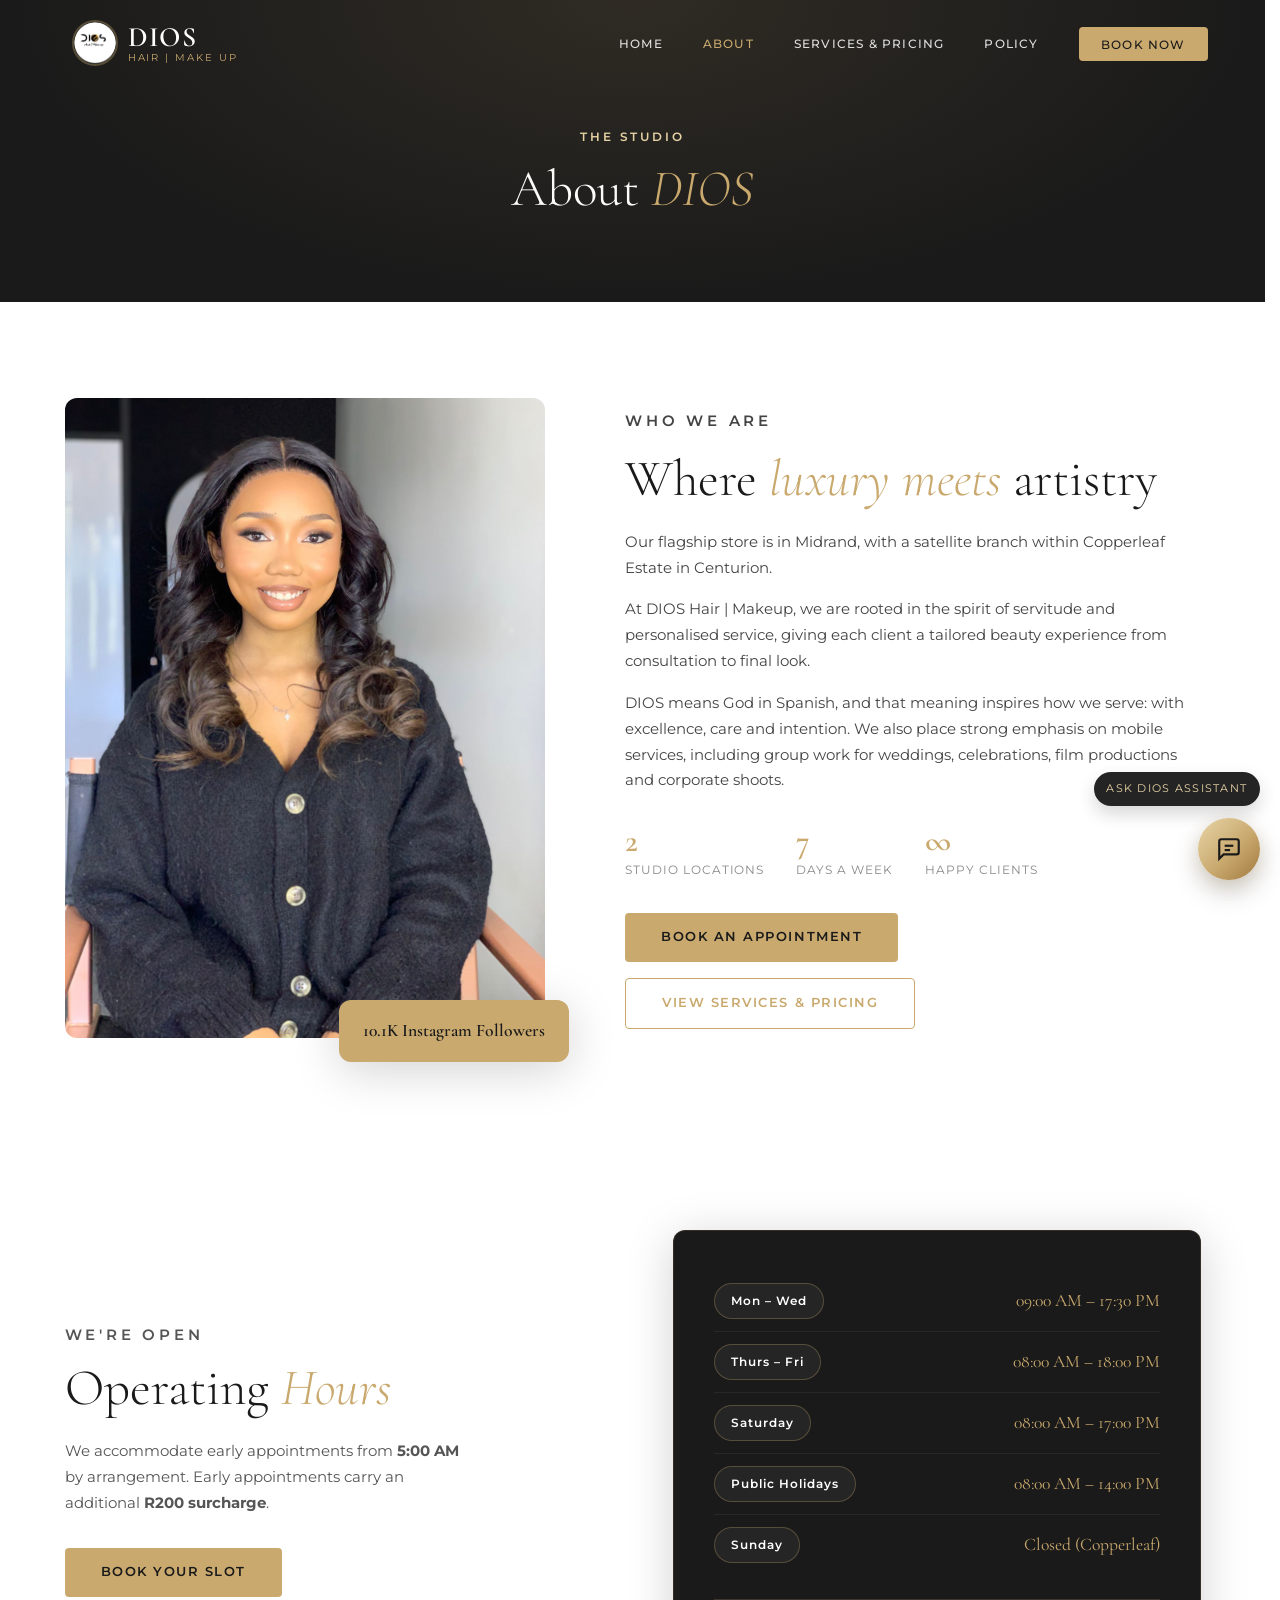
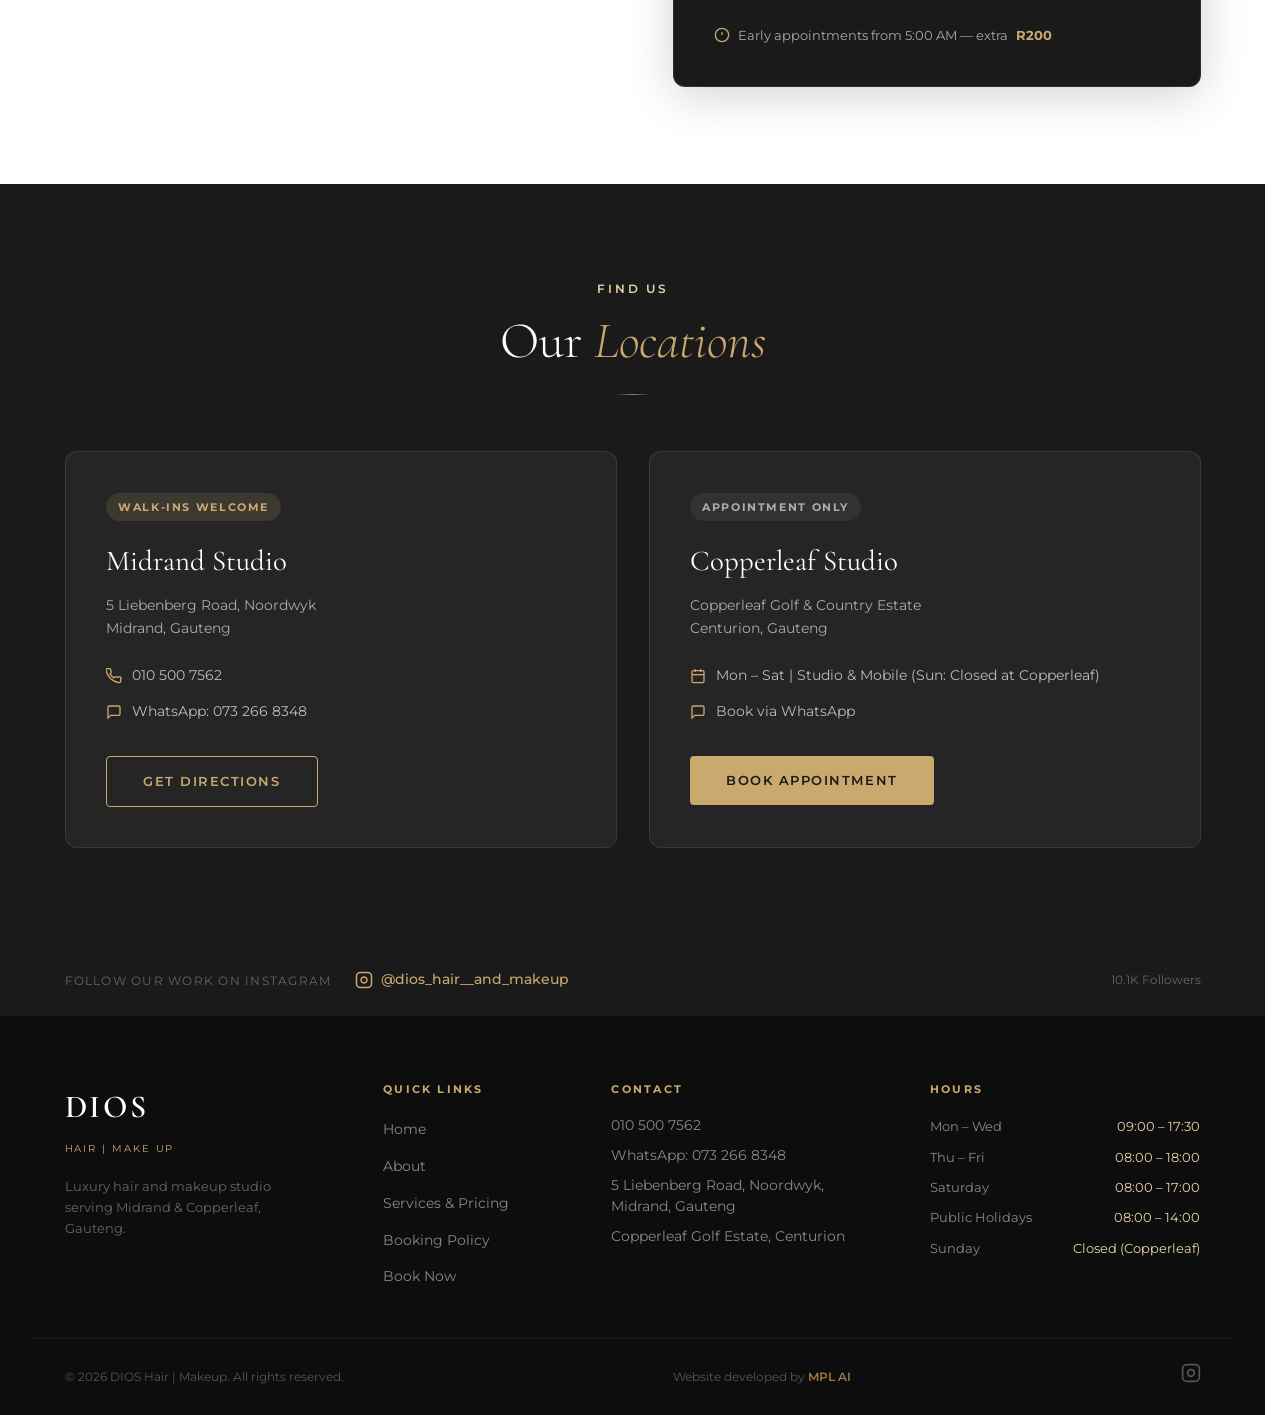
==== commit f995d36f: "new updates" ====
--- a/about.html
+++ b/about.html
@@ -30,7 +30,7 @@
         <li><a href="about.html" class="page-active">About</a></li>
         <li><a href="services.html">Services &amp; Pricing</a></li>
         <li><a href="policy.html">Policy</a></li>
-        <li><a href="booking.html" class="nav-cta">Book Now</a></li>
+        <li><a href="booking.php" class="nav-cta">Book Now</a></li>
       </ul>
     </nav>
   </header>
@@ -54,9 +54,9 @@
       <div class="about-text">
         <p class="section-eyebrow">Who We Are</p>
         <h2 class="section-title">Where <em>luxury meets</em> artistry</h2>
-        <p>DIOS Hair | Makeup is a luxury beauty studio rooted in precision, creativity and self-expression. Based in Midrand with a second studio at Copperleaf Golf &amp; Country Estate in Centurion, we specialise in transformative hair and makeup experiences for every occasion.</p>
-        <p>From intricately crafted braids and bespoke wig installations to full-glam makeup artistry, our team of skilled stylists is dedicated to making you feel extraordinary every time you walk through our doors.</p>
-        <p>We believe beauty is personal — which is why we take time to understand your vision and bring it to life with expert technique, premium products and genuine care.</p>
+        <p>Our flagship store is in Midrand, with a satellite branch within Copperleaf Estate in Centurion.</p>
+        <p>At DIOS Hair | Makeup, we are rooted in the spirit of servitude and personalised service, giving each client a tailored beauty experience from consultation to final look.</p>
+        <p>DIOS means God in Spanish, and that meaning inspires how we serve: with excellence, care and intention. We also place strong emphasis on mobile services, including group work for weddings, celebrations, film productions and corporate shoots.</p>
         <div class="about-stats">
           <div class="stat">
             <span class="stat-num">2</span>
@@ -72,7 +72,7 @@
           </div>
         </div>
         <div style="display:flex;gap:1rem;flex-wrap:wrap;margin-top:2rem;">
-          <a href="booking.html" class="btn btn-gold">Book an Appointment</a>
+          <a href="booking.php" class="btn btn-gold">Book an Appointment</a>
           <a href="services.html" class="btn btn-outline-gold">View Services &amp; Pricing</a>
         </div>
       </div>
@@ -85,8 +85,8 @@
       <div class="hours-text">
         <p class="section-eyebrow">We're Open</p>
         <h2 class="section-title">Operating <em>Hours</em></h2>
-        <p>We accommodate early birds and evening appointments. Before/after hours bookings carry an additional <strong>R200 surcharge</strong>.</p>
-        <a href="booking.html" class="btn btn-gold" style="margin-top:2rem;">Book Your Slot</a>
+        <p>We accommodate early appointments from <strong>5:00 AM</strong> by arrangement. Early appointments carry an additional <strong>R200 surcharge</strong>.</p>
+        <a href="booking.php" class="btn btn-gold" style="margin-top:2rem;">Book Your Slot</a>
       </div>
       <div class="hours-card">
         <div class="hours-row">
@@ -105,12 +105,17 @@
         </div>
         <div class="hours-divider"></div>
         <div class="hours-row">
+          <div class="hours-day-badge">Public Holidays</div>
+          <div class="hours-time">08:00 AM – 14:00 PM</div>
+        </div>
+        <div class="hours-divider"></div>
+        <div class="hours-row">
           <div class="hours-day-badge">Sunday</div>
-          <div class="hours-time">11:00 AM – 16:00 PM</div>
+          <div class="hours-time">Closed (Copperleaf)</div>
         </div>
         <div class="hours-extra">
           <svg xmlns="http://www.w3.org/2000/svg" viewBox="0 0 24 24" fill="none" stroke="currentColor" stroke-width="2"><circle cx="12" cy="12" r="10"/><line x1="12" y1="8" x2="12" y2="12"/><line x1="12" y1="16" x2="12.01" y2="16"/></svg>
-          Before/After hours — extra <strong>R200</strong>
+          Early appointments from 5:00 AM — extra <strong>R200</strong>
         </div>
       </div>
     </div>
@@ -147,14 +152,14 @@
           <ul class="location-details">
             <li>
               <svg xmlns="http://www.w3.org/2000/svg" viewBox="0 0 24 24" fill="none" stroke="currentColor" stroke-width="2"><rect x="3" y="4" width="18" height="18" rx="2" ry="2"/><line x1="16" y1="2" x2="16" y2="6"/><line x1="8" y1="2" x2="8" y2="6"/><line x1="3" y1="10" x2="21" y2="10"/></svg>
-              Mon – Sat | Studio &amp; Mobile
+              Mon – Sat | Studio &amp; Mobile (Sun: Closed at Copperleaf)
             </li>
             <li>
               <svg xmlns="http://www.w3.org/2000/svg" viewBox="0 0 24 24" fill="none" stroke="currentColor" stroke-width="2"><path d="M21 15a2 2 0 01-2 2H7l-4 4V5a2 2 0 012-2h14a2 2 0 012 2z"/></svg>
               <a href="https://wa.me/27732668348" target="_blank" rel="noopener">Book via WhatsApp</a>
             </li>
           </ul>
-          <a href="booking.html" class="btn btn-gold">Book Appointment</a>
+          <a href="booking.php" class="btn btn-gold">Book Appointment</a>
         </div>
       </div>
     </div>
@@ -187,7 +192,7 @@
           <li><a href="about.html">About</a></li>
           <li><a href="services.html">Services &amp; Pricing</a></li>
           <li><a href="policy.html">Booking Policy</a></li>
-          <li><a href="booking.html">Book Now</a></li>
+          <li><a href="booking.php">Book Now</a></li>
         </ul>
       </div>
       <div class="footer-contact">
@@ -205,7 +210,8 @@
           <li><span>Mon – Wed</span><span>09:00 – 17:30</span></li>
           <li><span>Thu – Fri</span><span>08:00 – 18:00</span></li>
           <li><span>Saturday</span><span>08:00 – 17:00</span></li>
-          <li><span>Sunday</span><span>11:00 – 16:00</span></li>
+          <li><span>Public Holidays</span><span>08:00 – 14:00</span></li>
+          <li><span>Sunday</span><span>Closed (Copperleaf)</span></li>
         </ul>
       </div>
     </div>
--- a/css/style.css
+++ b/css/style.css
@@ -29,7 +29,12 @@
   --max-width:   1200px;
 }
 
-html { scroll-behavior: smooth; font-size: 16px; }
+html {
+  scroll-behavior: smooth;
+  font-size: 16px;
+  scrollbar-gutter: stable;
+  overflow-x: hidden;
+}
 
 body {
   font-family: var(--font-sans);
@@ -37,6 +42,13 @@
   color: var(--dark);
   line-height: 1.7;
   -webkit-font-smoothing: antialiased;
+  overflow-x: hidden;
+  max-width: 100%;
+}
+
+body.nav-open {
+  overflow: hidden;
+  padding-right: var(--scrollbar-comp, 0px);
 }
 
 img { max-width: 100%; display: block; }
@@ -243,6 +255,8 @@
   border: none;
   cursor: pointer;
   padding: 0.25rem;
+  position: relative;
+  z-index: 1001;
 }
 .nav-toggle span {
   display: block;
@@ -885,6 +899,10 @@
   align-items: start;
 }
 
+.booking-grid > * {
+  min-width: 0;
+}
+
 .booking-info p {
   font-size: 0.95rem;
   color: #555;
@@ -1031,34 +1049,85 @@
 
 .form-checkbox {
   margin-bottom: 1.25rem;
+  padding: 1rem 1rem 0.9rem;
+  background: linear-gradient(180deg, rgba(201,169,110,0.08) 0%, rgba(201,169,110,0.03) 100%);
+  border: 1px solid rgba(201,169,110,0.22);
+  border-radius: var(--radius-lg);
 }
 .checkbox-label {
-  display: flex;
+  display: grid;
+  grid-template-columns: 18px 1fr;
   align-items: flex-start;
-  gap: 0.75rem;
+  column-gap: 0.85rem;
   cursor: pointer;
-  font-size: 0.82rem;
   color: #555;
-  line-height: 1.5;
+  line-height: 1.6;
+  position: relative;
 }
 .checkbox-label input[type="checkbox"] {
-  width: auto;
-  margin-top: 0.2rem;
-  flex-shrink: 0;
-  accent-color: var(--gold);
+  position: absolute;
+  inset: 0 auto auto 0;
+  width: 18px;
+  height: 18px;
+  margin: 0;
+  opacity: 0;
   cursor: pointer;
 }
+.checkmark {
+  width: 18px;
+  height: 18px;
+  border-radius: 5px;
+  border: 1.5px solid rgba(160,120,64,0.45);
+  background: var(--white);
+  box-shadow: inset 0 1px 2px rgba(0,0,0,0.06);
+  margin-top: 0.16rem;
+  position: relative;
+  transition: background var(--transition), border-color var(--transition), box-shadow var(--transition);
+}
+.checkmark::after {
+  content: '';
+  position: absolute;
+  left: 5px;
+  top: 1px;
+  width: 4px;
+  height: 9px;
+  border: solid var(--dark);
+  border-width: 0 2px 2px 0;
+  transform: rotate(45deg);
+  opacity: 0;
+}
+.checkbox-label input[type="checkbox"]:checked + .checkmark {
+  background: linear-gradient(180deg, var(--gold-light) 0%, var(--gold) 100%);
+  border-color: var(--gold-dark);
+  box-shadow: 0 0 0 3px rgba(201,169,110,0.18);
+}
+.checkbox-label input[type="checkbox"]:checked + .checkmark::after { opacity: 1; }
+.checkbox-label input[type="checkbox"]:focus-visible + .checkmark {
+  box-shadow: 0 0 0 4px rgba(201,169,110,0.2);
+}
+.checkbox-copy {
+  min-width: 0;
+  display: block;
+  font-size: 0.83rem;
+  color: #555;
+}
+.checkbox-copy strong { color: var(--dark); font-weight: 600; }
+.form-checkbox .field-error {
+  margin-top: 0.55rem;
+  padding-left: calc(18px + 0.85rem);
+}
 
 .form-notice {
   display: flex;
-  align-items: center;
-  gap: 0.5rem;
+  align-items: flex-start;
+  gap: 0.7rem;
   font-size: 0.75rem;
   color: var(--grey);
   margin-bottom: 1.25rem;
-  padding: 0.75rem 1rem;
-  background: var(--off-white);
-  border-radius: var(--radius);
+  padding: 0.95rem 1rem;
+  background: rgba(201,169,110,0.08);
+  border: 1px solid rgba(201,169,110,0.2);
+  border-radius: var(--radius-lg);
 }
 .form-notice svg { width: 16px; height: 16px; flex-shrink: 0; color: var(--gold); }
 
@@ -1486,6 +1555,203 @@
 }
 .policy-link:hover { color: var(--gold-dark); }
 
+/* ---- FAQ CHATBOT ---- */
+.chatbot-widget {
+  position: fixed;
+  right: 1.25rem;
+  bottom: 1.25rem;
+  z-index: 1200;
+  display: flex;
+  flex-direction: column;
+  align-items: flex-end;
+  gap: 0.75rem;
+}
+.chatbot-hint {
+  padding: 0.5rem 0.8rem;
+  border-radius: 999px;
+  background: rgba(13,13,13,0.9);
+  color: var(--gold-light);
+  font-size: 0.66rem;
+  letter-spacing: 0.12em;
+  text-transform: uppercase;
+  box-shadow: 0 8px 18px rgba(0,0,0,0.16);
+}
+.chatbot-toggle {
+  width: 62px;
+  height: 62px;
+  border: none;
+  border-radius: 50%;
+  background: linear-gradient(135deg, var(--gold-light) 0%, var(--gold) 55%, var(--gold-dark) 100%);
+  color: var(--dark);
+  box-shadow: 0 12px 28px rgba(0,0,0,0.18), 0 6px 18px rgba(201,169,110,0.25);
+  cursor: pointer;
+  transition: transform 0.25s ease, box-shadow 0.25s ease;
+}
+.chatbot-toggle:hover { transform: translateY(-2px) scale(1.02); }
+.chatbot-toggle svg {
+  width: 26px;
+  height: 26px;
+  display: block;
+  margin: 0 auto;
+}
+.chatbot-panel {
+  width: min(360px, calc(100vw - 2rem));
+  height: min(560px, calc(100vh - 7rem));
+  background: rgba(255,255,255,0.98);
+  border: 1px solid rgba(201,169,110,0.25);
+  border-radius: 22px;
+  overflow: hidden;
+  box-shadow: 0 18px 52px rgba(0,0,0,0.18);
+  display: none;
+  backdrop-filter: blur(16px);
+}
+.chatbot-panel.open { display: grid; grid-template-rows: auto 1fr auto; }
+.chatbot-header {
+  display: flex;
+  align-items: center;
+  justify-content: space-between;
+  gap: 1rem;
+  padding: 1rem 1rem 0.9rem;
+  background: linear-gradient(135deg, var(--dark) 0%, var(--dark-2) 100%);
+  color: var(--white);
+}
+.chatbot-title {
+  display: flex;
+  align-items: center;
+  gap: 0.75rem;
+}
+.chatbot-title-badge {
+  width: 38px;
+  height: 38px;
+  border-radius: 50%;
+  display: inline-flex;
+  align-items: center;
+  justify-content: center;
+  background: rgba(201,169,110,0.18);
+  color: var(--gold-light);
+}
+.chatbot-title strong {
+  display: block;
+  font-size: 0.95rem;
+  letter-spacing: 0.05em;
+}
+.chatbot-title span {
+  display: block;
+  font-size: 0.72rem;
+  color: rgba(255,255,255,0.7);
+}
+.chatbot-close {
+  border: none;
+  background: transparent;
+  color: rgba(255,255,255,0.7);
+  font-size: 1.6rem;
+  line-height: 1;
+  cursor: pointer;
+}
+.chatbot-body {
+  padding: 1rem;
+  display: flex;
+  flex-direction: column;
+  gap: 0.85rem;
+  background: linear-gradient(180deg, #fff 0%, #fbf8f2 100%);
+  min-height: 0;
+}
+.chatbot-messages {
+  display: flex;
+  flex-direction: column;
+  gap: 0.75rem;
+  flex: 1;
+  min-height: 0;
+  overflow-y: auto;
+  padding-right: 0.25rem;
+  overscroll-behavior: contain;
+  scrollbar-width: thin;
+  scrollbar-color: rgba(201,169,110,0.55) transparent;
+}
+.chatbot-messages::-webkit-scrollbar { width: 8px; }
+.chatbot-messages::-webkit-scrollbar-thumb {
+  background: rgba(201,169,110,0.45);
+  border-radius: 999px;
+}
+.chatbot-message {
+  max-width: 88%;
+  padding: 0.85rem 0.95rem;
+  border-radius: 16px;
+  font-size: 0.83rem;
+  line-height: 1.6;
+}
+.chatbot-message.bot {
+  background: var(--white);
+  border: 1px solid rgba(201,169,110,0.18);
+  color: #4b4b4b;
+  border-top-left-radius: 6px;
+}
+.chatbot-message.user {
+  align-self: flex-end;
+  background: linear-gradient(135deg, var(--gold-light) 0%, var(--gold) 100%);
+  color: var(--dark);
+  border-top-right-radius: 6px;
+}
+.chatbot-message a {
+  color: var(--gold-dark);
+  font-weight: 600;
+  text-decoration: underline;
+  text-underline-offset: 2px;
+}
+.chatbot-chip-row {
+  display: flex;
+  flex-wrap: wrap;
+  gap: 0.55rem;
+}
+.chatbot-chip {
+  border: 1px solid rgba(201,169,110,0.32);
+  background: rgba(255,255,255,0.92);
+  color: var(--dark);
+  border-radius: 999px;
+  padding: 0.5rem 0.8rem;
+  font-size: 0.74rem;
+  cursor: pointer;
+  transition: background var(--transition), border-color var(--transition), transform 0.2s ease;
+}
+.chatbot-chip:hover,
+.chatbot-chip:focus-visible {
+  background: rgba(201,169,110,0.12);
+  border-color: rgba(160,120,64,0.48);
+  transform: translateY(-1px);
+}
+.chatbot-input-row {
+  display: grid;
+  grid-template-columns: 1fr auto;
+  gap: 0.65rem;
+  padding: 0 1rem 1rem;
+  background: linear-gradient(180deg, rgba(255,255,255,0) 0%, rgba(255,255,255,0.96) 22%, rgba(255,255,255,1) 100%);
+}
+.chatbot-input {
+  border: 1px solid rgba(201,169,110,0.26);
+  border-radius: 14px;
+  padding: 0.8rem 0.95rem;
+  font: inherit;
+  min-width: 0;
+}
+.chatbot-input:focus {
+  outline: none;
+  border-color: var(--gold);
+  box-shadow: 0 0 0 3px rgba(201,169,110,0.14);
+}
+.chatbot-send {
+  border: none;
+  border-radius: 14px;
+  padding: 0.8rem 1rem;
+  background: var(--dark);
+  color: var(--white);
+  font: inherit;
+  font-size: 0.76rem;
+  letter-spacing: 0.08em;
+  text-transform: uppercase;
+  cursor: pointer;
+}
+.chatbot-send:hover { background: var(--gold-dark); color: var(--dark); }
+
 /* ---- INSTAGRAM STRIP ---- */
 .instagram-strip {
   background: var(--dark);
@@ -1634,7 +1900,8 @@
   .nav-toggle { display: flex; }
   .nav-links {
     position: fixed;
-    top: 0; right: -100%;
+    top: 0;
+    right: 0;
     width: 75%;
     max-width: 320px;
     height: 100vh;
@@ -1643,11 +1910,12 @@
     justify-content: center;
     gap: 2rem;
     padding: 2rem;
-    transition: right 0.35s ease;
-    z-index: 999;
+    transform: translateX(110%);
+    transition: transform 0.35s ease;
+    z-index: 1000;
     backdrop-filter: blur(20px);
   }
-  .nav-links.open { right: 0; }
+  .nav-links.open { transform: translateX(0); }
   .nav-links a { font-size: 0.88rem; }
   .nav-links .nav-cta { text-align: center; }
 
@@ -1680,6 +1948,20 @@
   .notice-inner { flex-direction: column; align-items: flex-start; gap: 0.5rem; }
   .about-badge { position: static; margin-top: 1rem; display: inline-block; }
   .hours-card { padding: 1.75rem; }
+  .booking-form-wrap { padding: 1.2rem; border-radius: 16px; }
+  .booking-form h3 { font-size: 1.55rem; }
+  .form-group input,
+  .form-group select,
+  .form-group textarea { padding: 0.8rem 0.9rem; font-size: 0.95rem; }
+  .form-checkbox { padding: 0.9rem 0.85rem 0.8rem; }
+  .checkbox-label { column-gap: 0.7rem; }
+  .checkbox-copy { font-size: 0.79rem; }
+  .form-checkbox .field-error { padding-left: calc(18px + 0.7rem); }
+  .form-notice { padding: 0.85rem 0.9rem; font-size: 0.73rem; }
+  .chatbot-widget { right: 0.85rem; bottom: 0.85rem; }
+  .chatbot-hint { font-size: 0.6rem; padding: 0.45rem 0.65rem; }
+  .chatbot-toggle { width: 56px; height: 56px; }
+  .chatbot-panel { width: calc(100vw - 1rem); height: min(72vh, 520px); }
 }
 
 /* ======================================================
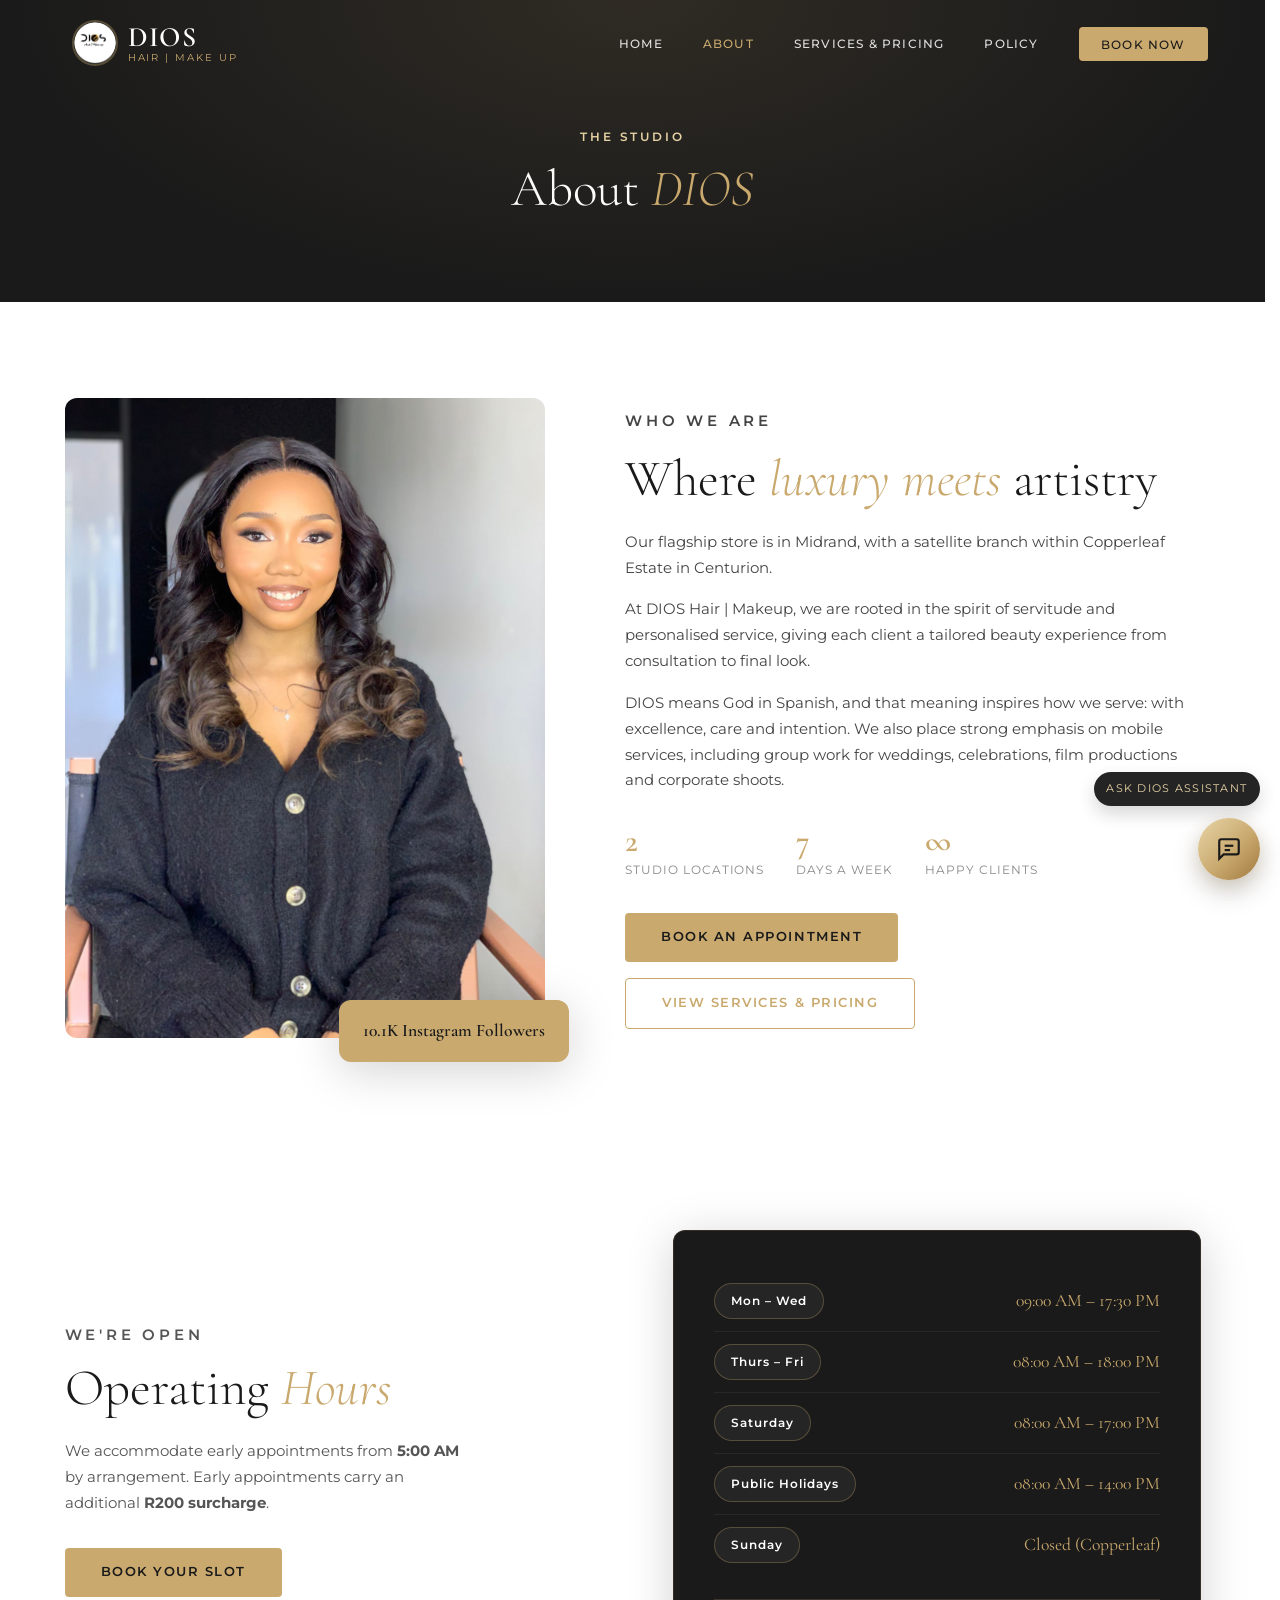
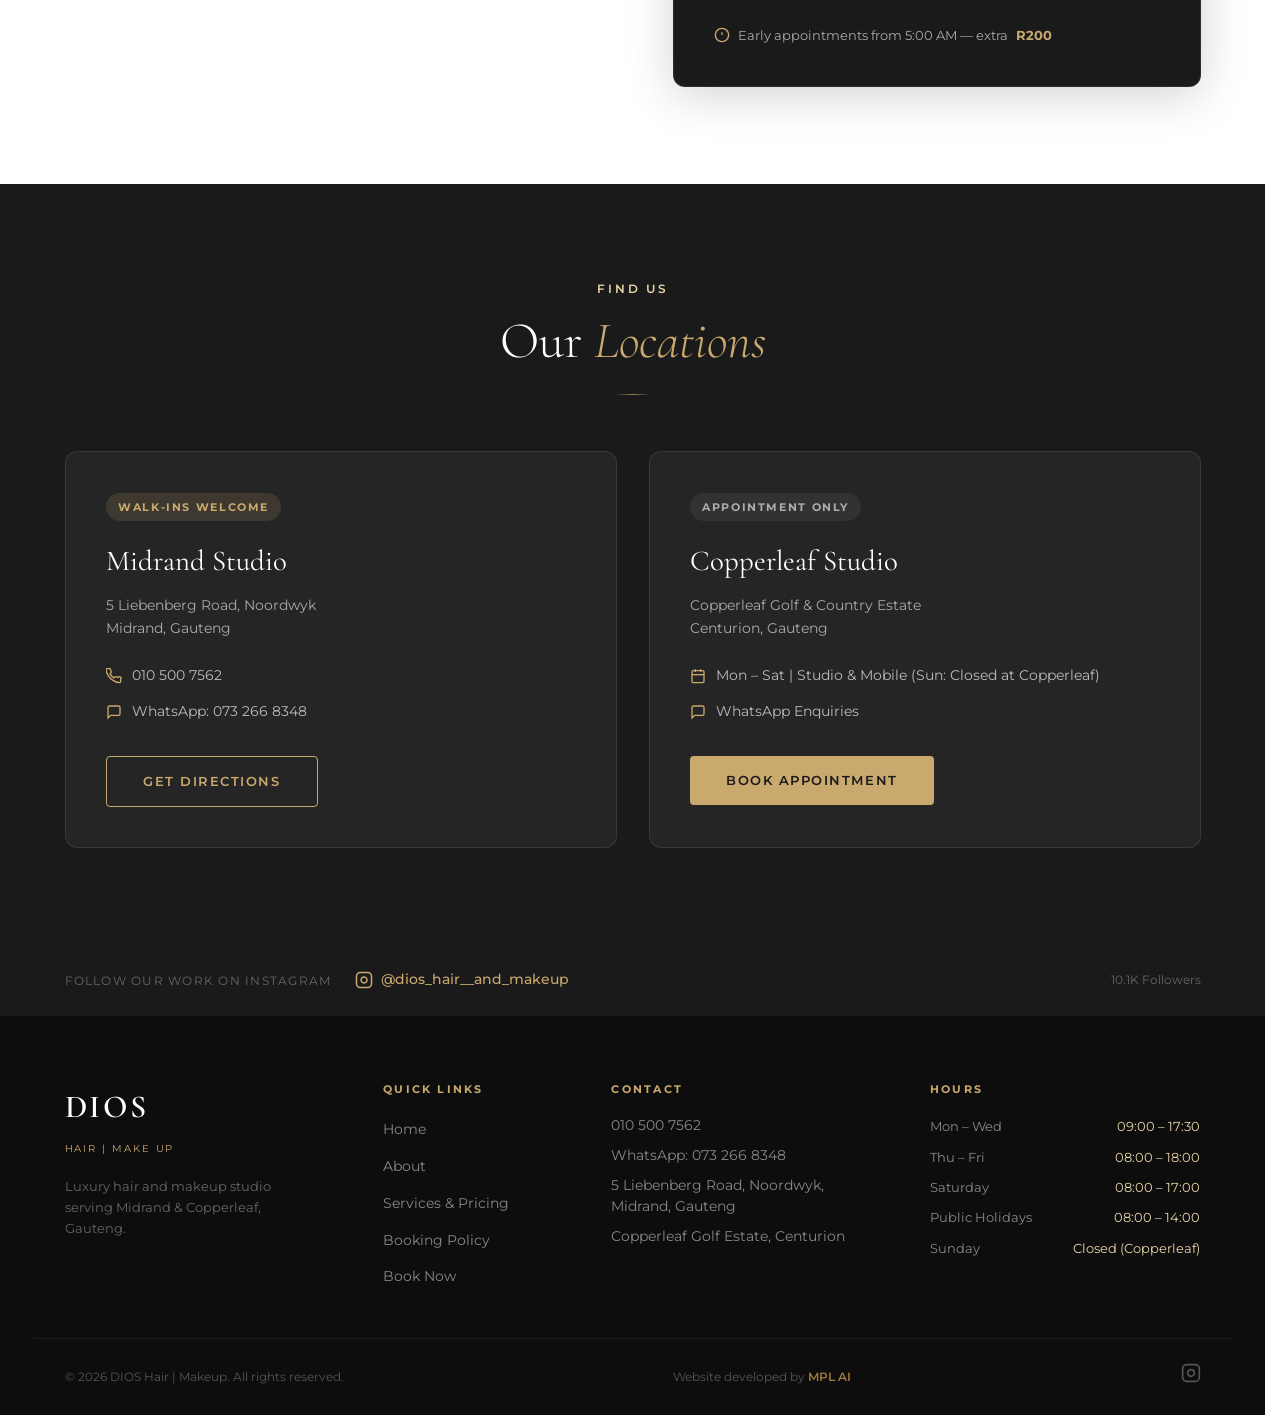
==== commit a0a0ecb4: "new updates" ====
--- a/about.html
+++ b/about.html
@@ -156,7 +156,7 @@
             </li>
             <li>
               <svg xmlns="http://www.w3.org/2000/svg" viewBox="0 0 24 24" fill="none" stroke="currentColor" stroke-width="2"><path d="M21 15a2 2 0 01-2 2H7l-4 4V5a2 2 0 012-2h14a2 2 0 012 2z"/></svg>
-              <a href="https://wa.me/27732668348" target="_blank" rel="noopener">Book via WhatsApp</a>
+              <a href="https://wa.me/27732668348" target="_blank" rel="noopener">WhatsApp Enquiries</a>
             </li>
           </ul>
           <a href="booking.php" class="btn btn-gold">Book Appointment</a>
--- a/css/style.css
+++ b/css/style.css
@@ -606,6 +606,16 @@
 .service-icon {
   font-size: 2rem;
   margin-bottom: 1rem;
+  color: var(--gold);
+  display: inline-flex;
+  align-items: center;
+  justify-content: center;
+}
+
+.service-icon svg {
+  width: 2rem;
+  height: 2rem;
+  display: block;
 }
 
 .service-card h3 {
